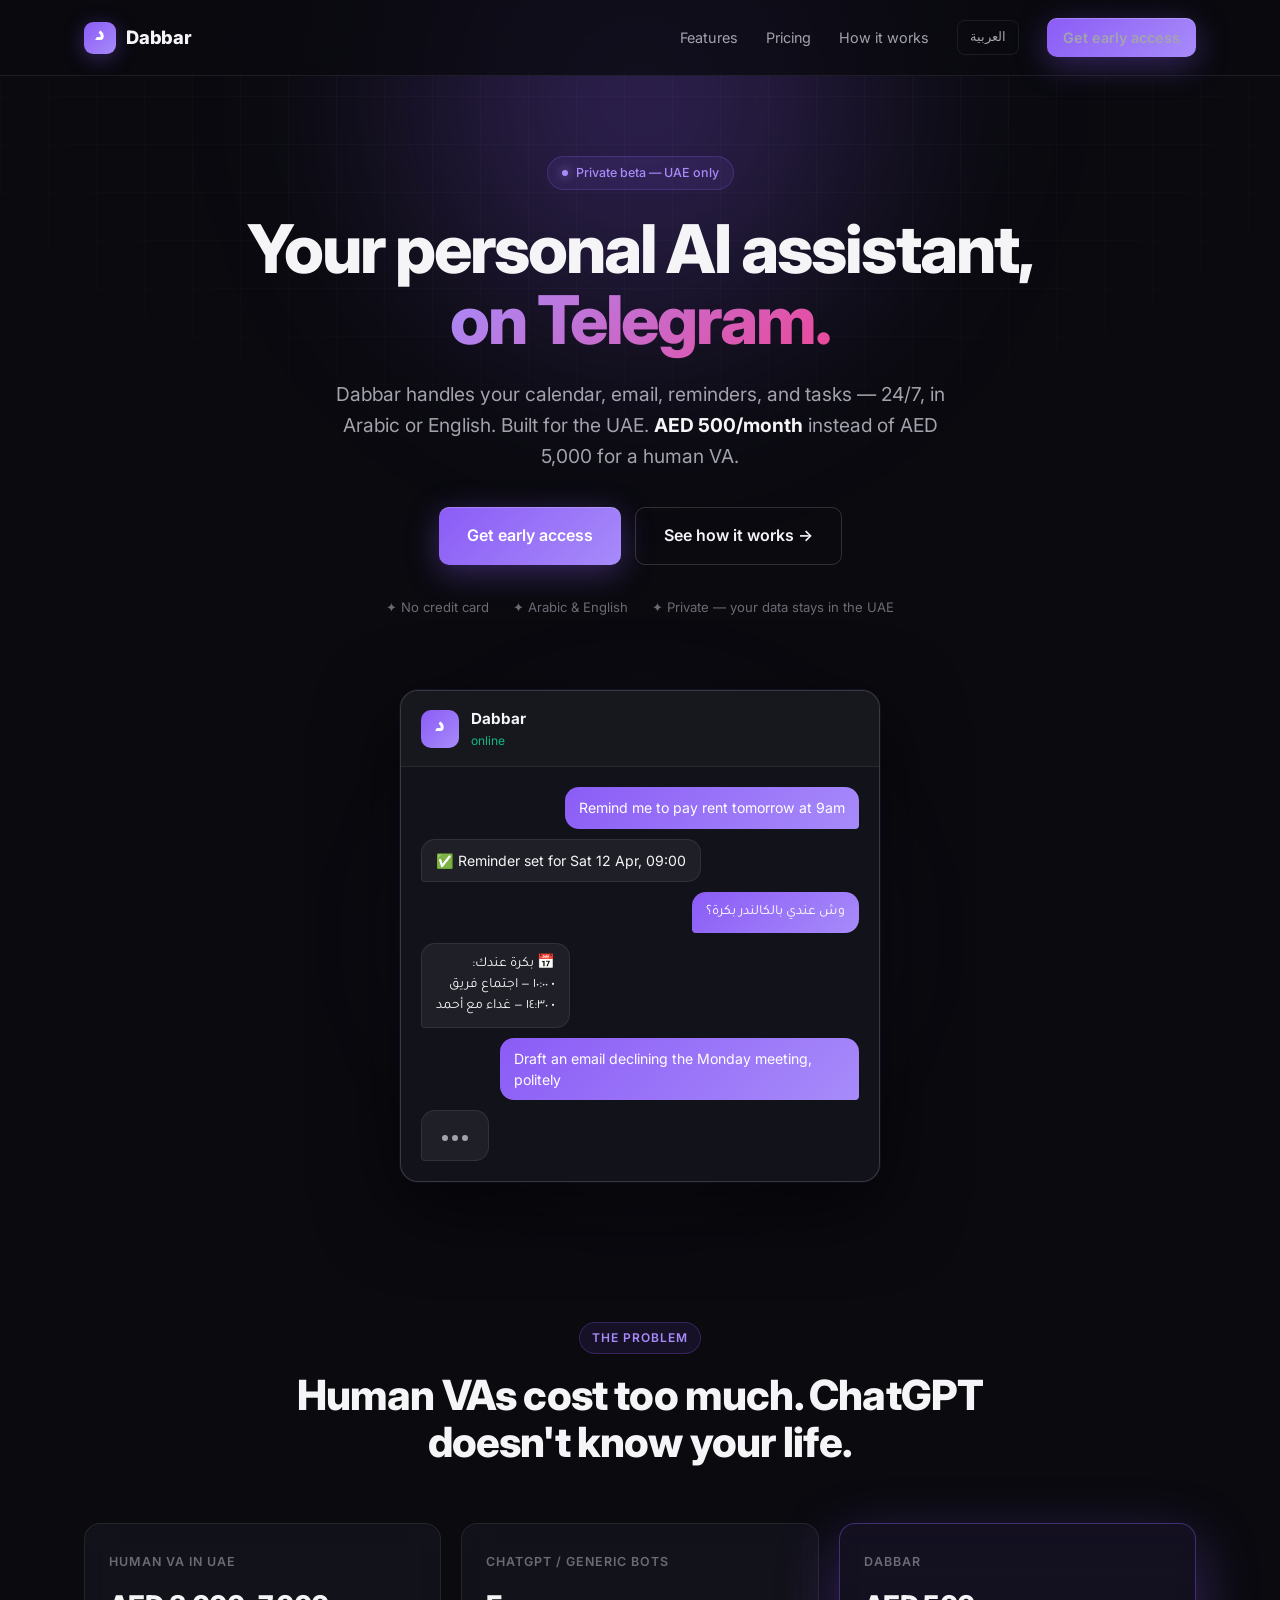
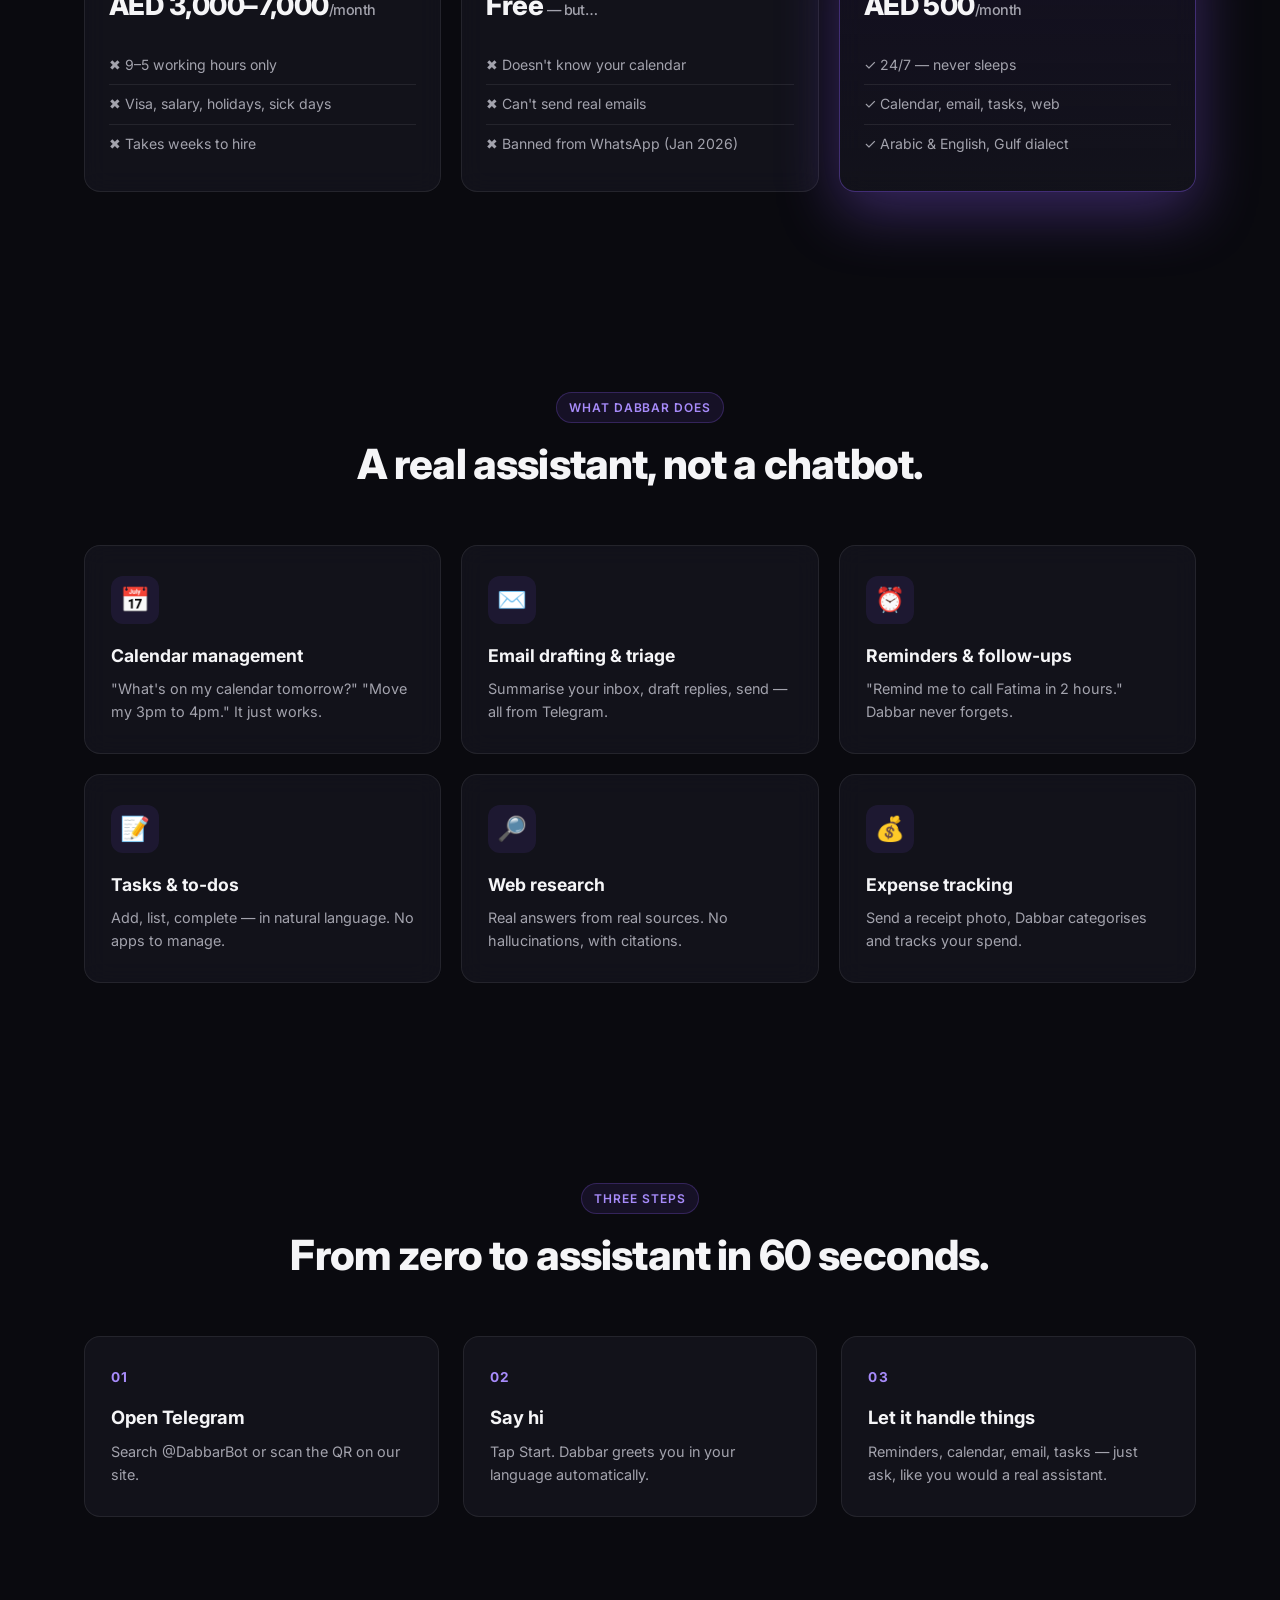
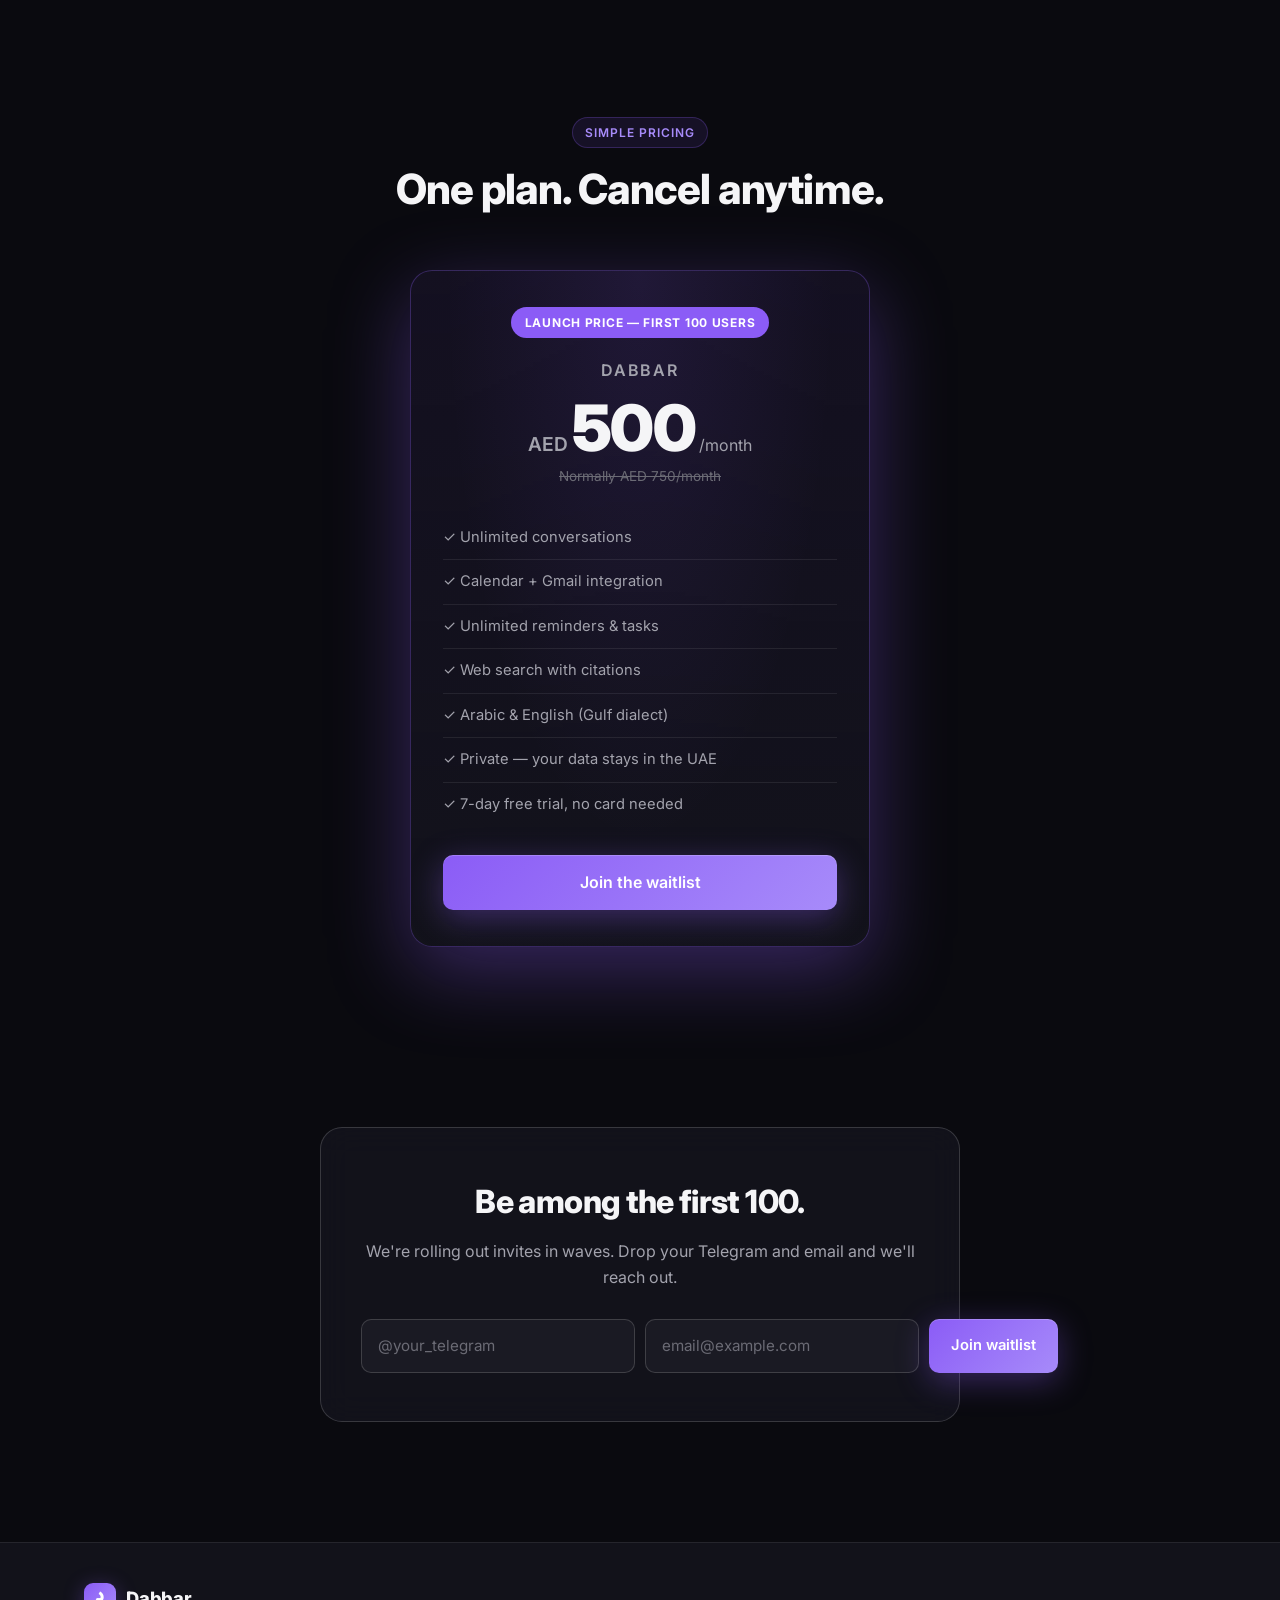
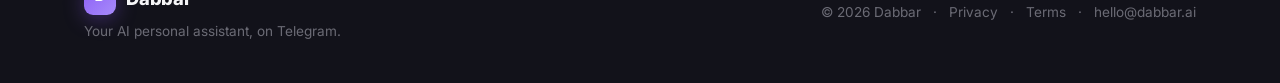
==== dabbar-site/index.html @ 64c87ddc "Add Dabbar MVP: Telegram bot + dabbar.ai landing page dabbar-bot/ — Python aiogram 3.x bot with Olla" ====
<!DOCTYPE html>
<html lang="en" dir="ltr" data-lang="en">
<head>
    <meta charset="UTF-8">
    <meta name="viewport" content="width=device-width, initial-scale=1.0, viewport-fit=cover">
    <meta name="description" content="Dabbar — your personal AI assistant on Telegram. AED 500/month instead of AED 5,000. Built for the UAE.">
    <meta name="theme-color" content="#0a0a0f">
    <meta property="og:title" content="Dabbar — Your AI Personal Assistant">
    <meta property="og:description" content="AED 500/month instead of AED 5,000. Your personal AI assistant on Telegram. Built for the UAE.">
    <meta property="og:type" content="website">
    <meta property="og:url" content="https://dabbar.ai">
    <title>Dabbar — Your AI Personal Assistant</title>
    <link rel="preconnect" href="https://fonts.googleapis.com">
    <link rel="preconnect" href="https://fonts.gstatic.com" crossorigin>
    <link href="https://fonts.googleapis.com/css2?family=Inter:wght@400;500;600;700;800;900&family=Tajawal:wght@400;500;700;800;900&display=swap" rel="stylesheet">
    <link rel="stylesheet" href="style.css">
</head>
<body>

<!-- Ambient background effects -->
<div class="bg-grid"></div>
<div class="bg-glow"></div>

<!-- Header -->
<header class="site-header">
    <div class="container">
        <a href="#" class="logo">
            <span class="logo-mark">د</span>
            <span class="logo-text">Dabbar</span>
        </a>
        <nav class="nav">
            <a href="#features" data-i18n="nav.features">Features</a>
            <a href="#pricing" data-i18n="nav.pricing">Pricing</a>
            <a href="#how" data-i18n="nav.how">How it works</a>
            <button class="lang-toggle" onclick="toggleLang()" aria-label="Toggle language">
                <span id="lang-label">العربية</span>
            </button>
            <a href="#waitlist" class="btn btn-primary btn-sm" data-i18n="nav.cta">Get early access</a>
        </nav>
    </div>
</header>

<!-- Hero -->
<section class="hero">
    <div class="container">
        <div class="hero-badge">
            <span class="hero-badge-dot"></span>
            <span data-i18n="hero.badge">Private beta — UAE only</span>
        </div>
        <h1 class="hero-title">
            <span data-i18n="hero.title1">Your personal AI assistant,</span><br>
            <span class="hero-title-accent" data-i18n="hero.title2">on Telegram.</span>
        </h1>
        <p class="hero-sub" data-i18n="hero.sub">
            Dabbar handles your calendar, email, reminders, and tasks — 24/7, in Arabic or English.
            Built for the UAE. <strong>AED 500/month</strong> instead of AED 5,000 for a human VA.
        </p>
        <div class="hero-cta">
            <a href="#waitlist" class="btn btn-primary btn-lg" data-i18n="hero.cta">Get early access</a>
            <a href="#how" class="btn btn-ghost btn-lg" data-i18n="hero.cta2">See how it works →</a>
        </div>
        <div class="hero-meta">
            <span data-i18n="hero.meta1">✦ No credit card</span>
            <span data-i18n="hero.meta2">✦ Arabic & English</span>
            <span data-i18n="hero.meta3">✦ Private — your data stays in the UAE</span>
        </div>
    </div>

    <!-- Fake chat preview -->
    <div class="chat-preview">
        <div class="chat-window">
            <div class="chat-header">
                <div class="chat-avatar">د</div>
                <div>
                    <div class="chat-name">Dabbar</div>
                    <div class="chat-status">online</div>
                </div>
            </div>
            <div class="chat-body">
                <div class="bubble user">Remind me to pay rent tomorrow at 9am</div>
                <div class="bubble bot">✅ Reminder set for Sat 12 Apr, 09:00</div>
                <div class="bubble user" dir="rtl">وش عندي بالكالندر بكرة؟</div>
                <div class="bubble bot" dir="rtl">📅 بكرة عندك:<br>• ١٠:٠٠ — اجتماع فريق<br>• ١٤:٣٠ — غداء مع أحمد</div>
                <div class="bubble user">Draft an email declining the Monday meeting, politely</div>
                <div class="bubble bot typing"><span></span><span></span><span></span></div>
            </div>
        </div>
    </div>
</section>

<!-- Problem section -->
<section class="section problem">
    <div class="container">
        <div class="pill" data-i18n="problem.pill">The problem</div>
        <h2 class="section-title" data-i18n="problem.title">
            Human VAs cost too much. ChatGPT doesn't know your life.
        </h2>
        <div class="compare-grid">
            <div class="compare-card">
                <div class="compare-label" data-i18n="problem.vaLabel">Human VA in UAE</div>
                <div class="compare-price">AED 3,000–7,000<span>/month</span></div>
                <ul>
                    <li data-i18n="problem.va1">✖ 9–5 working hours only</li>
                    <li data-i18n="problem.va2">✖ Visa, salary, holidays, sick days</li>
                    <li data-i18n="problem.va3">✖ Takes weeks to hire</li>
                </ul>
            </div>
            <div class="compare-card">
                <div class="compare-label" data-i18n="problem.gptLabel">ChatGPT / generic bots</div>
                <div class="compare-price">Free<span> — but…</span></div>
                <ul>
                    <li data-i18n="problem.gpt1">✖ Doesn't know your calendar</li>
                    <li data-i18n="problem.gpt2">✖ Can't send real emails</li>
                    <li data-i18n="problem.gpt3">✖ Banned from WhatsApp (Jan 2026)</li>
                </ul>
            </div>
            <div class="compare-card highlight">
                <div class="compare-label">Dabbar</div>
                <div class="compare-price">AED 500<span>/month</span></div>
                <ul>
                    <li data-i18n="problem.da1">✓ 24/7 — never sleeps</li>
                    <li data-i18n="problem.da2">✓ Calendar, email, tasks, web</li>
                    <li data-i18n="problem.da3">✓ Arabic & English, Gulf dialect</li>
                </ul>
            </div>
        </div>
    </div>
</section>

<!-- Features -->
<section id="features" class="section">
    <div class="container">
        <div class="pill" data-i18n="features.pill">What Dabbar does</div>
        <h2 class="section-title" data-i18n="features.title">A real assistant, not a chatbot.</h2>
        <div class="feature-grid">
            <div class="feature">
                <div class="feature-icon">📅</div>
                <h3 data-i18n="features.f1t">Calendar management</h3>
                <p data-i18n="features.f1d">"What's on my calendar tomorrow?" "Move my 3pm to 4pm." It just works.</p>
            </div>
            <div class="feature">
                <div class="feature-icon">✉️</div>
                <h3 data-i18n="features.f2t">Email drafting & triage</h3>
                <p data-i18n="features.f2d">Summarise your inbox, draft replies, send — all from Telegram.</p>
            </div>
            <div class="feature">
                <div class="feature-icon">⏰</div>
                <h3 data-i18n="features.f3t">Reminders & follow-ups</h3>
                <p data-i18n="features.f3d">"Remind me to call Fatima in 2 hours." Dabbar never forgets.</p>
            </div>
            <div class="feature">
                <div class="feature-icon">📝</div>
                <h3 data-i18n="features.f4t">Tasks & to-dos</h3>
                <p data-i18n="features.f4d">Add, list, complete — in natural language. No apps to manage.</p>
            </div>
            <div class="feature">
                <div class="feature-icon">🔎</div>
                <h3 data-i18n="features.f5t">Web research</h3>
                <p data-i18n="features.f5d">Real answers from real sources. No hallucinations, with citations.</p>
            </div>
            <div class="feature">
                <div class="feature-icon">💰</div>
                <h3 data-i18n="features.f6t">Expense tracking</h3>
                <p data-i18n="features.f6d">Send a receipt photo, Dabbar categorises and tracks your spend.</p>
            </div>
        </div>
    </div>
</section>

<!-- How it works -->
<section id="how" class="section">
    <div class="container">
        <div class="pill" data-i18n="how.pill">Three steps</div>
        <h2 class="section-title" data-i18n="how.title">From zero to assistant in 60 seconds.</h2>
        <div class="steps">
            <div class="step">
                <div class="step-num">01</div>
                <h3 data-i18n="how.s1t">Open Telegram</h3>
                <p data-i18n="how.s1d">Search @DabbarBot or scan the QR on our site.</p>
            </div>
            <div class="step">
                <div class="step-num">02</div>
                <h3 data-i18n="how.s2t">Say hi</h3>
                <p data-i18n="how.s2d">Tap Start. Dabbar greets you in your language automatically.</p>
            </div>
            <div class="step">
                <div class="step-num">03</div>
                <h3 data-i18n="how.s3t">Let it handle things</h3>
                <p data-i18n="how.s3d">Reminders, calendar, email, tasks — just ask, like you would a real assistant.</p>
            </div>
        </div>
    </div>
</section>

<!-- Pricing -->
<section id="pricing" class="section">
    <div class="container">
        <div class="pill" data-i18n="pricing.pill">Simple pricing</div>
        <h2 class="section-title" data-i18n="pricing.title">One plan. Cancel anytime.</h2>
        <div class="pricing-card">
            <div class="pricing-badge" data-i18n="pricing.badge">Launch price — first 100 users</div>
            <div class="pricing-name">Dabbar</div>
            <div class="pricing-price">
                <span class="price-currency">AED</span>
                <span class="price-amount">500</span>
                <span class="price-period" data-i18n="pricing.period">/month</span>
            </div>
            <div class="pricing-was" data-i18n="pricing.was">Normally AED 750/month</div>
            <ul class="pricing-features">
                <li data-i18n="pricing.feat1">✓ Unlimited conversations</li>
                <li data-i18n="pricing.feat2">✓ Calendar + Gmail integration</li>
                <li data-i18n="pricing.feat3">✓ Unlimited reminders & tasks</li>
                <li data-i18n="pricing.feat4">✓ Web search with citations</li>
                <li data-i18n="pricing.feat5">✓ Arabic & English (Gulf dialect)</li>
                <li data-i18n="pricing.feat6">✓ Private — your data stays in the UAE</li>
                <li data-i18n="pricing.feat7">✓ 7-day free trial, no card needed</li>
            </ul>
            <a href="#waitlist" class="btn btn-primary btn-lg btn-full" data-i18n="pricing.cta">Join the waitlist</a>
        </div>
    </div>
</section>

<!-- Waitlist -->
<section id="waitlist" class="section waitlist-section">
    <div class="container">
        <div class="waitlist-card">
            <h2 data-i18n="wait.title">Be among the first 100.</h2>
            <p data-i18n="wait.sub">We're rolling out invites in waves. Drop your Telegram and email and we'll reach out.</p>
            <form class="waitlist-form" onsubmit="return submitWaitlist(event)">
                <input type="text" id="tg" placeholder="@your_telegram" required>
                <input type="email" id="email" placeholder="email@example.com" required>
                <button type="submit" class="btn btn-primary" data-i18n="wait.cta">Join waitlist</button>
            </form>
            <div class="waitlist-success" id="waitSuccess">
                ✅ <span data-i18n="wait.success">You're in. We'll be in touch soon.</span>
            </div>
        </div>
    </div>
</section>

<!-- Footer -->
<footer class="site-footer">
    <div class="container">
        <div class="footer-left">
            <div class="logo">
                <span class="logo-mark">د</span>
                <span class="logo-text">Dabbar</span>
            </div>
            <div class="footer-tag" data-i18n="footer.tag">Your AI personal assistant, on Telegram.</div>
        </div>
        <div class="footer-right">
            <span>© 2026 Dabbar</span>
            <span>·</span>
            <a href="#" data-i18n="footer.privacy">Privacy</a>
            <span>·</span>
            <a href="#" data-i18n="footer.terms">Terms</a>
            <span>·</span>
            <a href="mailto:hello@dabbar.ai">hello@dabbar.ai</a>
        </div>
    </div>
</footer>

<script src="script.js"></script>
</body>
</html>
---- dabbar-site/style.css ----
/* ---------- Reset & base ---------- */
*, *::before, *::after { box-sizing: border-box; margin: 0; padding: 0; }

:root {
    --bg: #0a0a0f;
    --bg-elev: #12121a;
    --bg-card: rgba(22, 22, 32, 0.7);
    --border: rgba(255, 255, 255, 0.08);
    --border-strong: rgba(255, 255, 255, 0.16);
    --text: #f5f5f7;
    --text-dim: #a3a3ad;
    --text-muted: #6b6b75;
    --accent: #8b5cf6;
    --accent-2: #a78bfa;
    --accent-glow: rgba(139, 92, 246, 0.35);
    --accent-soft: rgba(139, 92, 246, 0.1);
    --success: #10b981;
    --max-w: 1160px;
    --radius: 16px;
    --radius-sm: 10px;
}

html { scroll-behavior: smooth; -webkit-text-size-adjust: 100%; }

body {
    font-family: 'Inter', -apple-system, BlinkMacSystemFont, sans-serif;
    background: var(--bg);
    color: var(--text);
    line-height: 1.6;
    min-height: 100vh;
    overflow-x: hidden;
    -webkit-font-smoothing: antialiased;
    -moz-osx-font-smoothing: grayscale;
}

/* Arabic typography */
html[dir="rtl"] body,
[dir="rtl"] {
    font-family: 'Tajawal', 'Inter', sans-serif;
}

a { color: inherit; text-decoration: none; }
img { max-width: 100%; display: block; }
button { font: inherit; border: none; cursor: pointer; background: none; color: inherit; }
input { font: inherit; }

.container {
    max-width: var(--max-w);
    margin: 0 auto;
    padding: 0 24px;
    width: 100%;
}

/* ---------- Background effects ---------- */
.bg-grid {
    position: fixed;
    inset: 0;
    background-image:
        linear-gradient(rgba(255, 255, 255, 0.025) 1px, transparent 1px),
        linear-gradient(90deg, rgba(255, 255, 255, 0.025) 1px, transparent 1px);
    background-size: 48px 48px;
    mask-image: radial-gradient(ellipse 70% 50% at 50% 10%, #000 40%, transparent 100%);
    z-index: -2;
    pointer-events: none;
}
.bg-glow {
    position: fixed;
    top: -300px;
    left: 50%;
    width: 800px;
    height: 800px;
    transform: translateX(-50%);
    background: radial-gradient(circle, var(--accent-glow) 0%, transparent 60%);
    filter: blur(80px);
    z-index: -1;
    pointer-events: none;
}

/* ---------- Header ---------- */
.site-header {
    position: sticky;
    top: 0;
    z-index: 100;
    backdrop-filter: blur(16px);
    -webkit-backdrop-filter: blur(16px);
    background: rgba(10, 10, 15, 0.75);
    border-bottom: 1px solid var(--border);
}
.site-header .container {
    display: flex;
    align-items: center;
    justify-content: space-between;
    padding-top: 18px;
    padding-bottom: 18px;
}
.logo {
    display: flex;
    align-items: center;
    gap: 10px;
    font-weight: 800;
    font-size: 1.15rem;
    letter-spacing: -0.01em;
}
.logo-mark {
    width: 32px;
    height: 32px;
    display: flex;
    align-items: center;
    justify-content: center;
    background: linear-gradient(135deg, var(--accent), var(--accent-2));
    border-radius: 9px;
    font-family: 'Tajawal', sans-serif;
    font-size: 1.3rem;
    font-weight: 800;
    color: #fff;
    box-shadow: 0 4px 20px var(--accent-glow);
}
.logo-text { font-weight: 800; }
.nav {
    display: flex;
    align-items: center;
    gap: 28px;
}
.nav a {
    font-size: 0.9rem;
    color: var(--text-dim);
    transition: color 0.2s;
}
.nav a:hover { color: var(--text); }
.lang-toggle {
    padding: 6px 12px;
    border: 1px solid var(--border);
    border-radius: 8px;
    font-size: 0.8rem;
    color: var(--text-dim);
    transition: all 0.2s;
}
.lang-toggle:hover {
    border-color: var(--border-strong);
    color: var(--text);
}

/* ---------- Buttons ---------- */
.btn {
    display: inline-flex;
    align-items: center;
    justify-content: center;
    gap: 8px;
    padding: 12px 22px;
    border-radius: 10px;
    font-weight: 600;
    font-size: 0.92rem;
    cursor: pointer;
    transition: all 0.2s ease;
    white-space: nowrap;
}
.btn-sm { padding: 8px 16px; font-size: 0.85rem; }
.btn-lg { padding: 15px 28px; font-size: 1rem; }
.btn-full { width: 100%; }

.btn-primary {
    background: linear-gradient(135deg, var(--accent), var(--accent-2));
    color: #fff;
    box-shadow: 0 8px 32px var(--accent-glow), inset 0 1px 0 rgba(255, 255, 255, 0.2);
}
.btn-primary:hover {
    transform: translateY(-1px);
    box-shadow: 0 12px 40px var(--accent-glow), inset 0 1px 0 rgba(255, 255, 255, 0.3);
}
.btn-ghost {
    border: 1px solid var(--border-strong);
    color: var(--text);
}
.btn-ghost:hover {
    background: rgba(255, 255, 255, 0.05);
    border-color: rgba(255, 255, 255, 0.25);
}

/* ---------- Hero ---------- */
.hero {
    padding: 80px 0 40px;
    position: relative;
}
.hero .container { text-align: center; }

.hero-badge {
    display: inline-flex;
    align-items: center;
    gap: 8px;
    padding: 6px 14px;
    background: var(--accent-soft);
    border: 1px solid rgba(139, 92, 246, 0.25);
    border-radius: 999px;
    font-size: 0.78rem;
    font-weight: 500;
    color: var(--accent-2);
    margin-bottom: 24px;
}
.hero-badge-dot {
    width: 6px;
    height: 6px;
    border-radius: 50%;
    background: var(--accent-2);
    box-shadow: 0 0 12px var(--accent-2);
    animation: pulse 2s ease-in-out infinite;
}
@keyframes pulse {
    0%, 100% { opacity: 1; }
    50% { opacity: 0.5; }
}

.hero-title {
    font-size: clamp(2.4rem, 6vw, 4.2rem);
    font-weight: 800;
    line-height: 1.05;
    letter-spacing: -0.03em;
    margin-bottom: 24px;
}
.hero-title-accent {
    background: linear-gradient(135deg, var(--accent-2), #ec4899);
    -webkit-background-clip: text;
    -webkit-text-fill-color: transparent;
    background-clip: text;
}
.hero-sub {
    font-size: clamp(1rem, 1.6vw, 1.2rem);
    color: var(--text-dim);
    max-width: 640px;
    margin: 0 auto 36px;
    line-height: 1.6;
}
.hero-sub strong { color: var(--text); font-weight: 700; }

.hero-cta {
    display: flex;
    gap: 14px;
    justify-content: center;
    flex-wrap: wrap;
    margin-bottom: 32px;
}
.hero-meta {
    display: flex;
    gap: 24px;
    justify-content: center;
    flex-wrap: wrap;
    font-size: 0.82rem;
    color: var(--text-muted);
}

/* ---------- Chat preview ---------- */
.chat-preview {
    max-width: 480px;
    margin: 72px auto 0;
    position: relative;
}
.chat-preview::before {
    content: '';
    position: absolute;
    inset: -40px;
    background: radial-gradient(circle, var(--accent-glow) 0%, transparent 60%);
    filter: blur(60px);
    z-index: -1;
}
.chat-window {
    background: var(--bg-elev);
    border: 1px solid var(--border-strong);
    border-radius: 18px;
    overflow: hidden;
    box-shadow: 0 24px 80px rgba(0, 0, 0, 0.5), 0 0 0 1px rgba(139, 92, 246, 0.1);
    backdrop-filter: blur(20px);
}
.chat-header {
    display: flex;
    align-items: center;
    gap: 12px;
    padding: 16px 20px;
    border-bottom: 1px solid var(--border);
    background: rgba(255, 255, 255, 0.02);
}
.chat-avatar {
    width: 38px;
    height: 38px;
    display: flex;
    align-items: center;
    justify-content: center;
    background: linear-gradient(135deg, var(--accent), var(--accent-2));
    border-radius: 10px;
    font-family: 'Tajawal', sans-serif;
    font-size: 1.3rem;
    font-weight: 800;
    color: #fff;
}
.chat-name { font-weight: 700; font-size: 0.95rem; }
.chat-status { font-size: 0.75rem; color: var(--success); }
.chat-body {
    padding: 20px;
    display: flex;
    flex-direction: column;
    gap: 10px;
    min-height: 280px;
    text-align: left;
}
.bubble {
    max-width: 82%;
    padding: 10px 14px;
    border-radius: 14px;
    font-size: 0.88rem;
    line-height: 1.5;
    animation: bubblein 0.4s ease both;
}
.bubble.user {
    align-self: flex-end;
    background: linear-gradient(135deg, var(--accent), var(--accent-2));
    color: #fff;
    border-bottom-right-radius: 4px;
}
.bubble.bot {
    align-self: flex-start;
    background: rgba(255, 255, 255, 0.06);
    border: 1px solid var(--border);
    border-bottom-left-radius: 4px;
}
.bubble[dir="rtl"] { text-align: right; font-family: 'Tajawal', sans-serif; }
.bubble.user[dir="rtl"] { align-self: flex-end; border-bottom-left-radius: 4px; border-bottom-right-radius: 14px; }
.bubble.typing { padding: 14px 18px; }
.bubble.typing span {
    display: inline-block;
    width: 6px;
    height: 6px;
    border-radius: 50%;
    background: var(--text-dim);
    margin: 0 2px;
    animation: typing 1.4s infinite;
}
.bubble.typing span:nth-child(2) { animation-delay: 0.2s; }
.bubble.typing span:nth-child(3) { animation-delay: 0.4s; }
@keyframes typing {
    0%, 60%, 100% { opacity: 0.3; transform: translateY(0); }
    30% { opacity: 1; transform: translateY(-4px); }
}
@keyframes bubblein {
    from { opacity: 0; transform: translateY(8px); }
    to { opacity: 1; transform: translateY(0); }
}

/* ---------- Section base ---------- */
.section {
    padding: 100px 0;
    position: relative;
}
.section-title {
    font-size: clamp(1.8rem, 4vw, 2.6rem);
    font-weight: 800;
    line-height: 1.15;
    letter-spacing: -0.02em;
    text-align: center;
    max-width: 720px;
    margin: 0 auto 56px;
}
.pill {
    display: inline-block;
    padding: 5px 12px;
    background: var(--accent-soft);
    border: 1px solid rgba(139, 92, 246, 0.25);
    border-radius: 999px;
    font-size: 0.75rem;
    font-weight: 600;
    text-transform: uppercase;
    letter-spacing: 0.08em;
    color: var(--accent-2);
    margin-bottom: 18px;
}
.section .container > .pill,
.section .container > .section-title {
    display: block;
    text-align: center;
}
.section .container > .pill {
    margin-left: auto;
    margin-right: auto;
    display: table;
}

/* ---------- Problem compare ---------- */
.compare-grid {
    display: grid;
    grid-template-columns: repeat(3, 1fr);
    gap: 20px;
    margin-top: 24px;
}
.compare-card {
    background: var(--bg-card);
    border: 1px solid var(--border);
    border-radius: var(--radius);
    padding: 28px 24px;
    backdrop-filter: blur(12px);
    transition: transform 0.2s, border-color 0.2s;
}
.compare-card:hover {
    transform: translateY(-2px);
    border-color: var(--border-strong);
}
.compare-card.highlight {
    border-color: rgba(139, 92, 246, 0.4);
    background: linear-gradient(180deg, rgba(139, 92, 246, 0.08), var(--bg-card));
    box-shadow: 0 20px 60px var(--accent-glow);
}
.compare-label {
    font-size: 0.78rem;
    font-weight: 600;
    text-transform: uppercase;
    letter-spacing: 0.08em;
    color: var(--text-muted);
    margin-bottom: 12px;
}
.compare-price {
    font-size: 1.7rem;
    font-weight: 800;
    letter-spacing: -0.02em;
    margin-bottom: 18px;
}
.compare-price span {
    font-size: 0.9rem;
    font-weight: 500;
    color: var(--text-dim);
}
.compare-card ul { list-style: none; }
.compare-card li {
    font-size: 0.88rem;
    color: var(--text-dim);
    padding: 8px 0;
    border-top: 1px solid var(--border);
}
.compare-card li:first-child { border-top: none; }

/* ---------- Features grid ---------- */
.feature-grid {
    display: grid;
    grid-template-columns: repeat(3, 1fr);
    gap: 20px;
}
.feature {
    background: var(--bg-card);
    border: 1px solid var(--border);
    border-radius: var(--radius);
    padding: 30px 26px;
    backdrop-filter: blur(12px);
    transition: transform 0.2s, border-color 0.2s;
}
.feature:hover {
    transform: translateY(-2px);
    border-color: var(--border-strong);
}
.feature-icon {
    width: 48px;
    height: 48px;
    display: flex;
    align-items: center;
    justify-content: center;
    background: var(--accent-soft);
    border-radius: 12px;
    font-size: 1.5rem;
    margin-bottom: 18px;
}
.feature h3 {
    font-size: 1.1rem;
    font-weight: 700;
    margin-bottom: 8px;
}
.feature p {
    font-size: 0.9rem;
    color: var(--text-dim);
    line-height: 1.55;
}

/* ---------- Steps ---------- */
.steps {
    display: grid;
    grid-template-columns: repeat(3, 1fr);
    gap: 24px;
}
.step {
    background: var(--bg-card);
    border: 1px solid var(--border);
    border-radius: var(--radius);
    padding: 30px 26px;
    position: relative;
}
.step-num {
    font-family: 'Inter', monospace;
    font-size: 0.85rem;
    font-weight: 700;
    color: var(--accent-2);
    letter-spacing: 0.1em;
    margin-bottom: 14px;
}
.step h3 {
    font-size: 1.15rem;
    font-weight: 700;
    margin-bottom: 8px;
}
.step p {
    font-size: 0.9rem;
    color: var(--text-dim);
}

/* ---------- Pricing ---------- */
.pricing-card {
    max-width: 460px;
    margin: 0 auto;
    background: linear-gradient(180deg, rgba(139, 92, 246, 0.08), var(--bg-card));
    border: 1px solid rgba(139, 92, 246, 0.3);
    border-radius: 22px;
    padding: 36px 32px;
    text-align: center;
    box-shadow: 0 24px 80px var(--accent-glow);
    position: relative;
    overflow: hidden;
}
.pricing-card::before {
    content: '';
    position: absolute;
    inset: 0;
    background: radial-gradient(ellipse at top, var(--accent-glow) 0%, transparent 60%);
    opacity: 0.3;
    z-index: 0;
    pointer-events: none;
}
.pricing-card > * { position: relative; z-index: 1; }
.pricing-badge {
    display: inline-block;
    padding: 6px 14px;
    background: var(--accent);
    border-radius: 999px;
    font-size: 0.75rem;
    font-weight: 700;
    color: #fff;
    margin-bottom: 20px;
    text-transform: uppercase;
    letter-spacing: 0.06em;
}
.pricing-name {
    font-size: 1rem;
    font-weight: 600;
    color: var(--text-dim);
    text-transform: uppercase;
    letter-spacing: 0.12em;
    margin-bottom: 12px;
}
.pricing-price {
    display: flex;
    align-items: baseline;
    justify-content: center;
    gap: 4px;
    margin-bottom: 6px;
}
.price-currency {
    font-size: 1.2rem;
    font-weight: 600;
    color: var(--text-dim);
}
.price-amount {
    font-size: 4rem;
    font-weight: 900;
    letter-spacing: -0.03em;
    line-height: 1;
}
.price-period {
    font-size: 1rem;
    color: var(--text-dim);
}
.pricing-was {
    font-size: 0.85rem;
    color: var(--text-muted);
    text-decoration: line-through;
    margin-bottom: 28px;
}
.pricing-features {
    list-style: none;
    text-align: left;
    margin-bottom: 28px;
}
.pricing-features li {
    padding: 10px 0;
    border-top: 1px solid var(--border);
    font-size: 0.92rem;
    color: var(--text-dim);
}
.pricing-features li:first-child { border-top: none; }

/* ---------- Waitlist ---------- */
.waitlist-section { padding: 80px 0 120px; }
.waitlist-card {
    max-width: 640px;
    margin: 0 auto;
    background: var(--bg-card);
    border: 1px solid var(--border-strong);
    border-radius: 22px;
    padding: 48px 40px;
    text-align: center;
    backdrop-filter: blur(16px);
}
.waitlist-card h2 {
    font-size: 2rem;
    font-weight: 800;
    letter-spacing: -0.02em;
    margin-bottom: 12px;
}
.waitlist-card p {
    color: var(--text-dim);
    margin-bottom: 28px;
}
.waitlist-form {
    display: grid;
    grid-template-columns: 1fr 1fr auto;
    gap: 10px;
}
.waitlist-form input {
    padding: 14px 16px;
    background: rgba(255, 255, 255, 0.04);
    border: 1px solid var(--border-strong);
    border-radius: 10px;
    color: var(--text);
    font-size: 0.95rem;
    outline: none;
    transition: border-color 0.2s;
}
.waitlist-form input:focus {
    border-color: var(--accent);
}
.waitlist-form input::placeholder { color: var(--text-muted); }
.waitlist-success {
    display: none;
    margin-top: 20px;
    padding: 14px;
    background: rgba(16, 185, 129, 0.1);
    border: 1px solid rgba(16, 185, 129, 0.3);
    border-radius: 10px;
    color: var(--success);
    font-weight: 600;
}
.waitlist-success.show { display: block; animation: bubblein 0.4s ease; }

/* ---------- Footer ---------- */
.site-footer {
    border-top: 1px solid var(--border);
    padding: 40px 0;
    background: var(--bg-elev);
}
.site-footer .container {
    display: flex;
    justify-content: space-between;
    align-items: center;
    flex-wrap: wrap;
    gap: 20px;
}
.footer-tag {
    font-size: 0.85rem;
    color: var(--text-muted);
    margin-top: 6px;
}
.footer-right {
    display: flex;
    gap: 12px;
    font-size: 0.85rem;
    color: var(--text-muted);
}
.footer-right a:hover { color: var(--text); }

/* ---------- RTL adjustments ---------- */
[dir="rtl"] .bubble.user { align-self: flex-start; border-bottom-right-radius: 14px; border-bottom-left-radius: 4px; }
[dir="rtl"] .bubble.bot { align-self: flex-end; border-bottom-left-radius: 14px; border-bottom-right-radius: 4px; }
[dir="rtl"] .chat-body { text-align: right; }
[dir="rtl"] .step-num { letter-spacing: 0; }

/* ---------- Responsive ---------- */
@media (max-width: 860px) {
    .compare-grid,
    .feature-grid,
    .steps { grid-template-columns: 1fr; }
    .waitlist-form { grid-template-columns: 1fr; }
    .hero { padding-top: 60px; }
    .section { padding: 72px 0; }
    .waitlist-card { padding: 36px 24px; }
    .site-footer .container { flex-direction: column; text-align: center; }
}

@media (max-width: 640px) {
    .nav { gap: 14px; }
    .nav a:not(.btn) { display: none; }
    .nav a.btn { display: inline-flex; }
    .hero-cta { flex-direction: column; width: 100%; max-width: 300px; margin-left: auto; margin-right: auto; }
    .hero-cta .btn { width: 100%; }
    .hero-meta { gap: 12px; font-size: 0.78rem; }
    .price-amount { font-size: 3.2rem; }
}
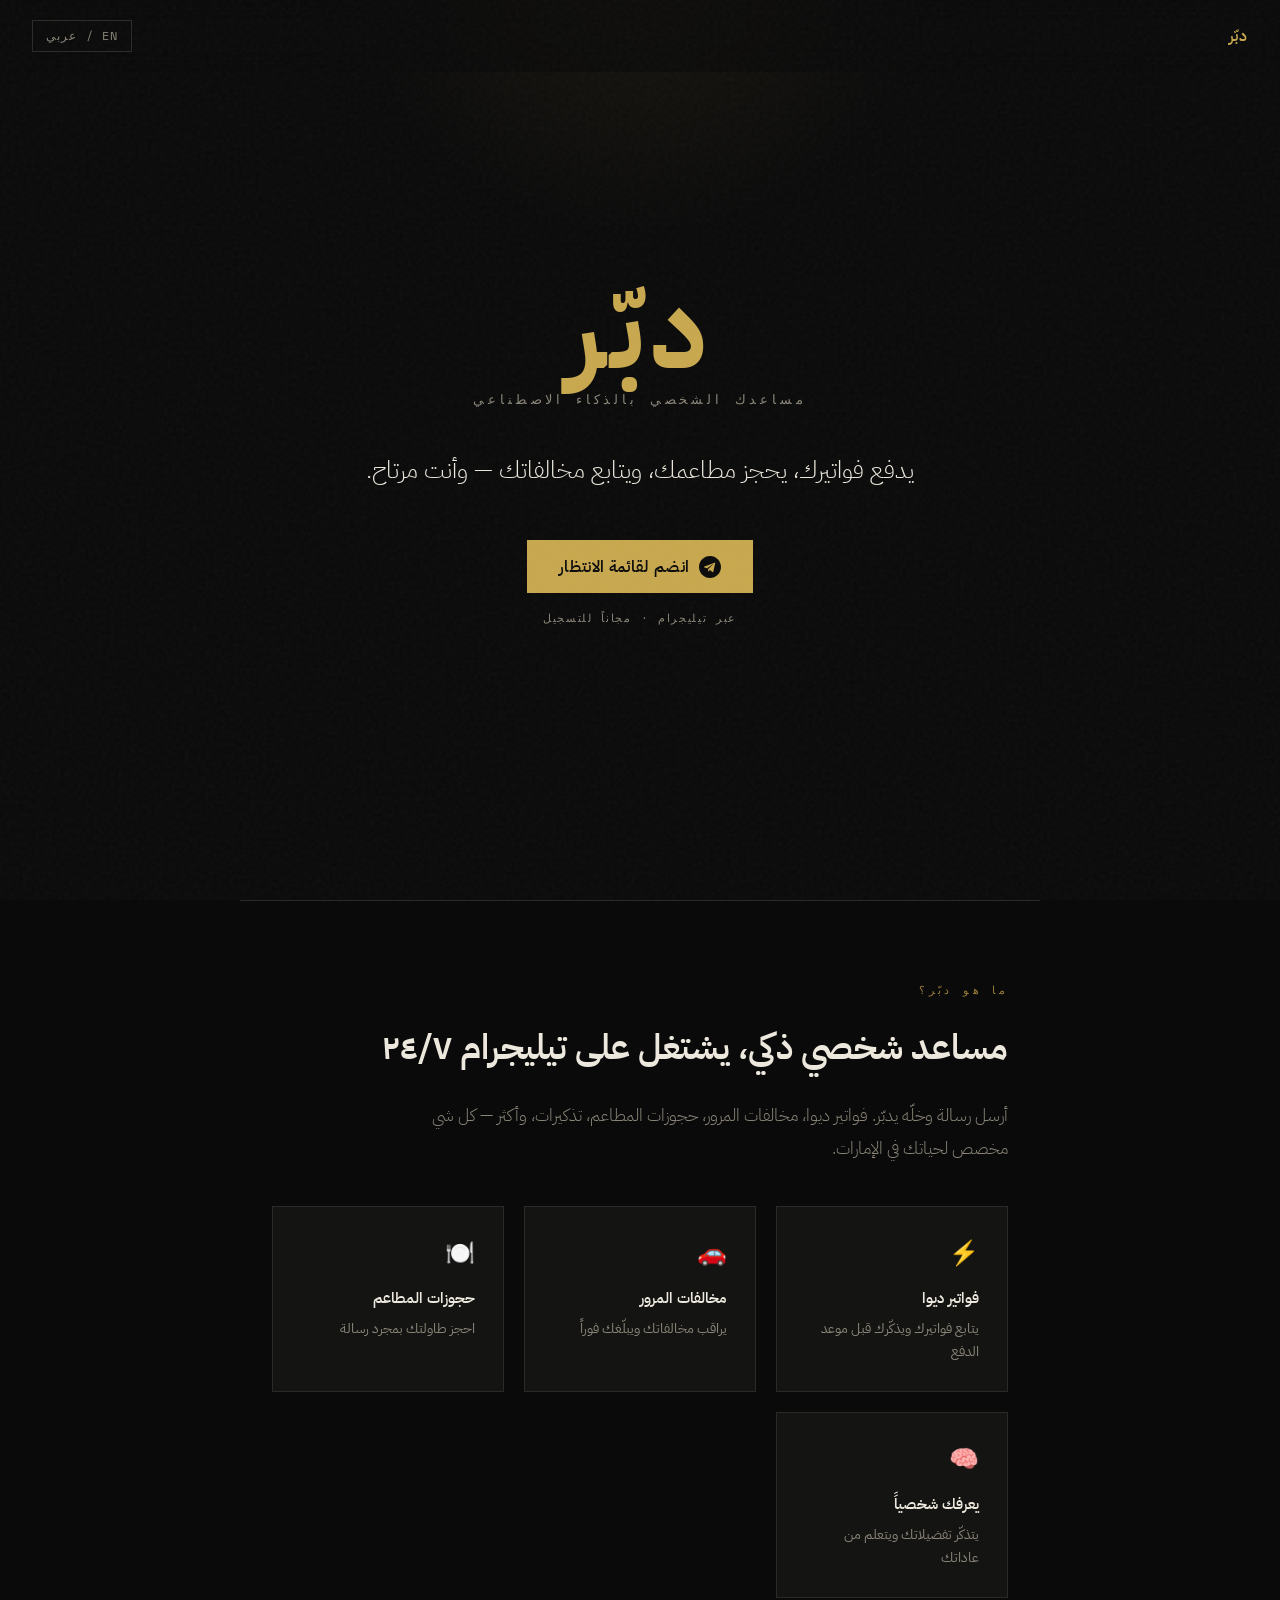
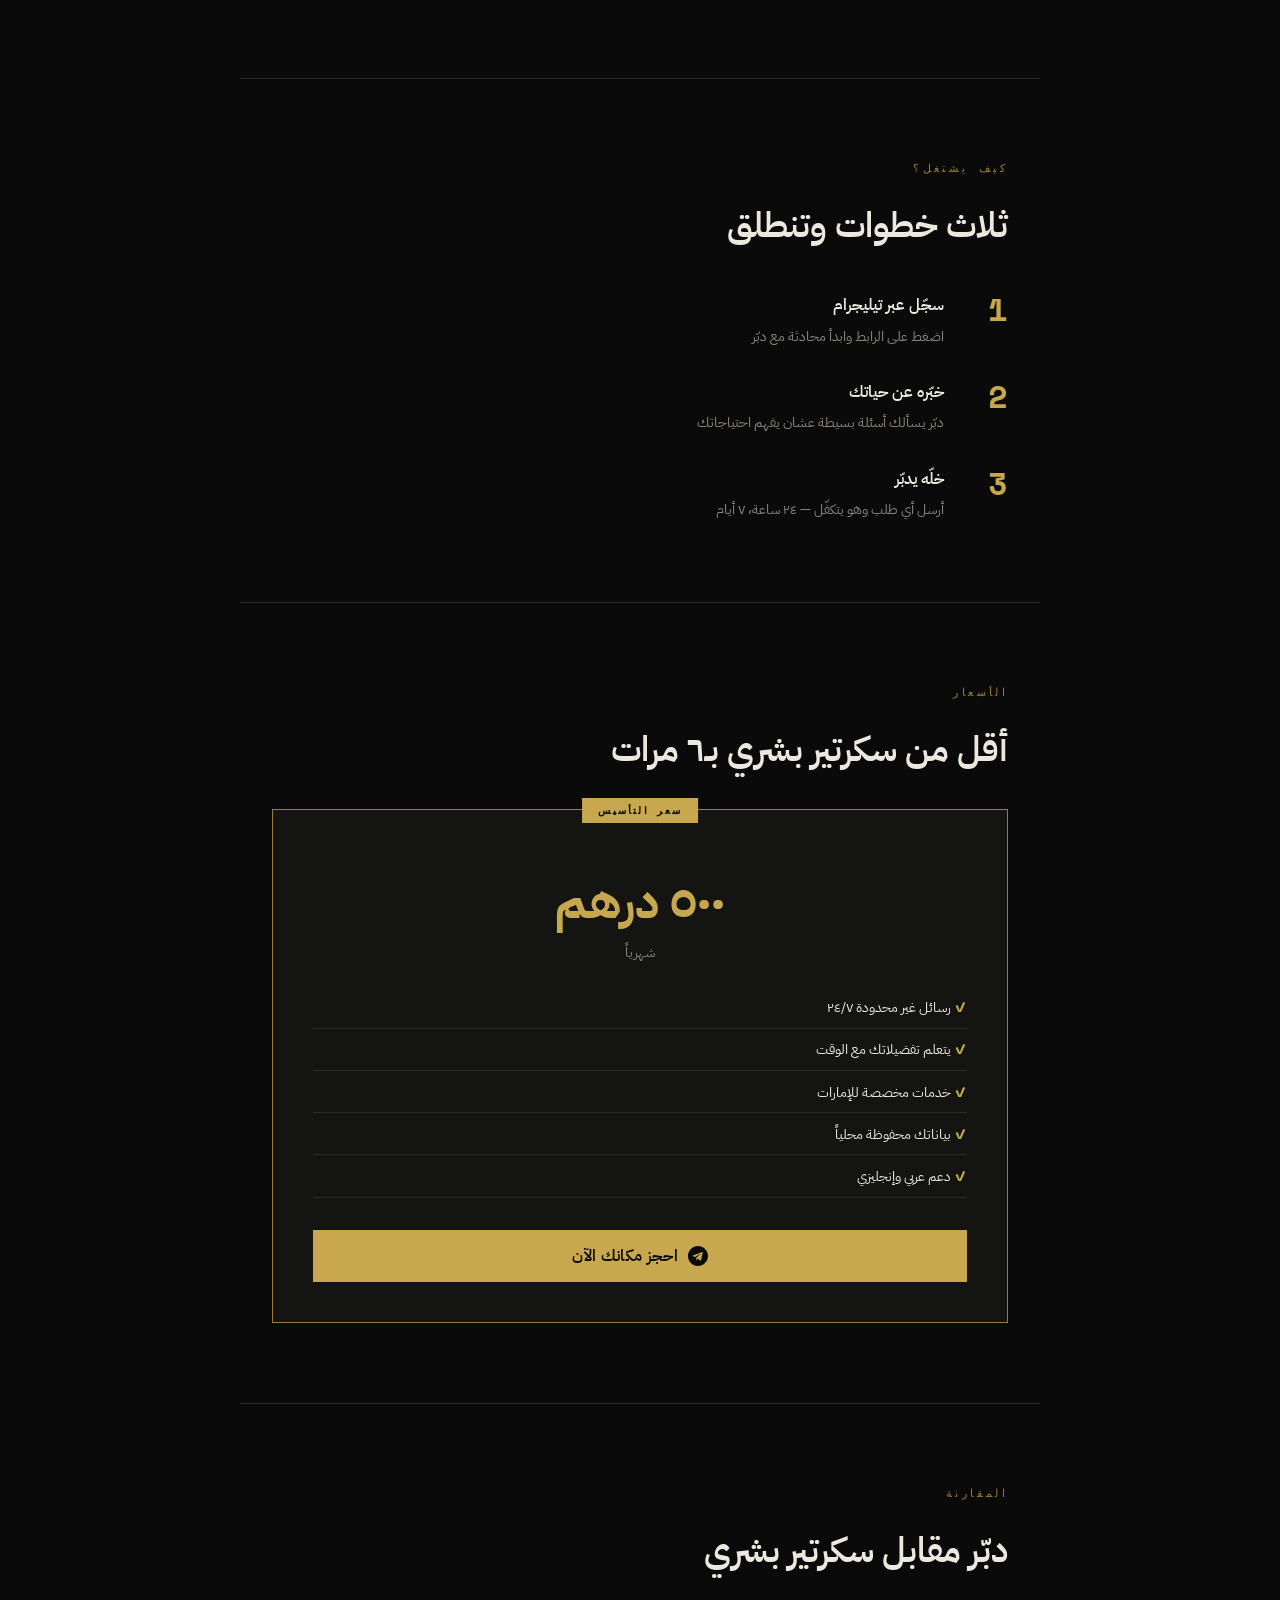
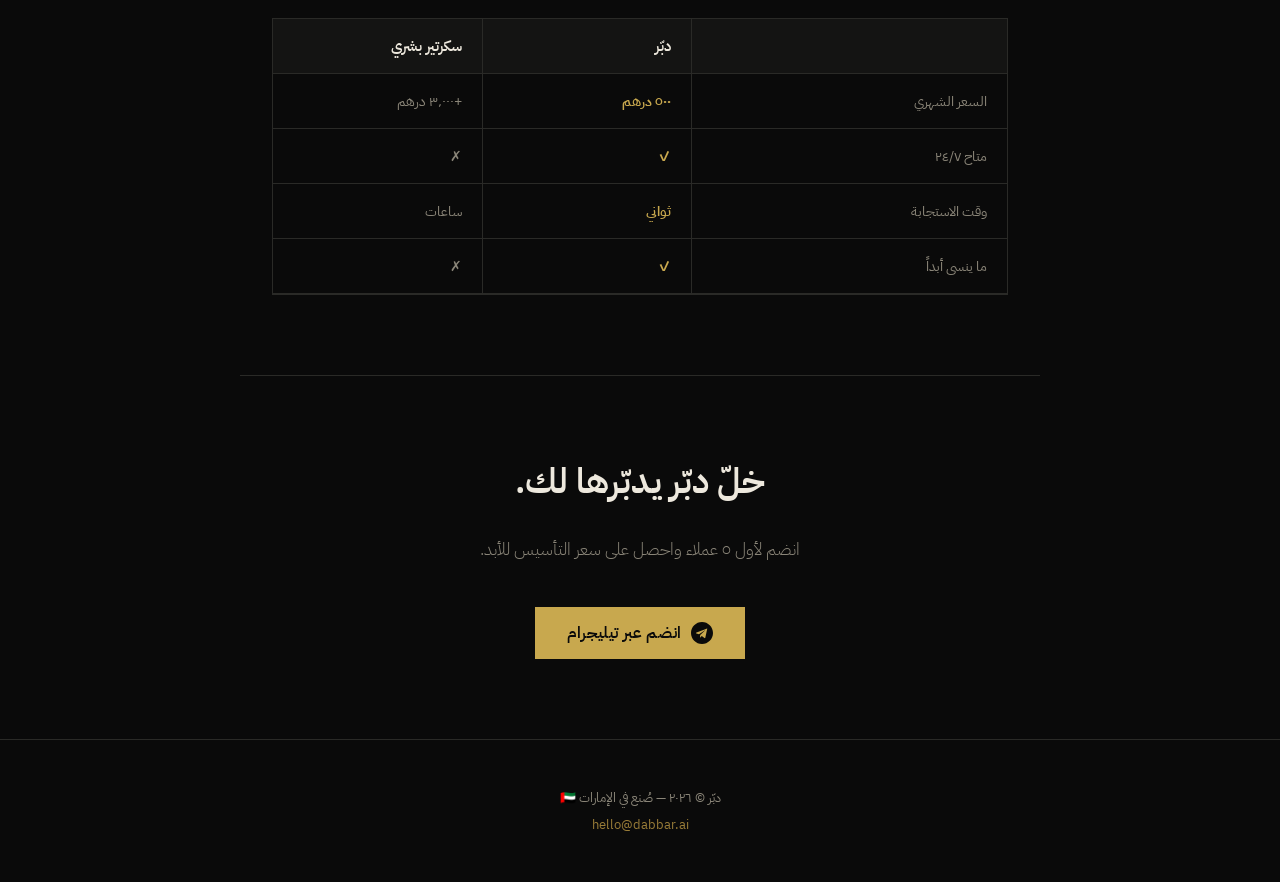
==== commit 3c6750e3: "Rework dabbar.ai landing page: editorial Arabic-first black/gold design Replace the purple/dark Supe" ====
--- a/dabbar-site/index.html
+++ b/dabbar-site/index.html
@@ -1,265 +1,612 @@
 <!DOCTYPE html>
-<html lang="en" dir="ltr" data-lang="en">
+<html lang="ar" dir="rtl">
 <head>
-    <meta charset="UTF-8">
-    <meta name="viewport" content="width=device-width, initial-scale=1.0, viewport-fit=cover">
-    <meta name="description" content="Dabbar — your personal AI assistant on Telegram. AED 500/month instead of AED 5,000. Built for the UAE.">
-    <meta name="theme-color" content="#0a0a0f">
-    <meta property="og:title" content="Dabbar — Your AI Personal Assistant">
-    <meta property="og:description" content="AED 500/month instead of AED 5,000. Your personal AI assistant on Telegram. Built for the UAE.">
-    <meta property="og:type" content="website">
-    <meta property="og:url" content="https://dabbar.ai">
-    <title>Dabbar — Your AI Personal Assistant</title>
-    <link rel="preconnect" href="https://fonts.googleapis.com">
-    <link rel="preconnect" href="https://fonts.gstatic.com" crossorigin>
-    <link href="https://fonts.googleapis.com/css2?family=Inter:wght@400;500;600;700;800;900&family=Tajawal:wght@400;500;700;800;900&display=swap" rel="stylesheet">
-    <link rel="stylesheet" href="style.css">
+<meta charset="UTF-8">
+<meta name="viewport" content="width=device-width, initial-scale=1.0">
+<title>Dabbar | دبّر — Your AI Personal Assistant</title>
+<meta name="description" content="دبّر — مساعدك الشخصي بالذكاء الاصطناعي. يدفع فواتيرك، يحجز مطاعمك، ويتابع مخالفاتك. AED 500/month.">
+<meta name="theme-color" content="#0a0a0a">
+<meta property="og:title" content="Dabbar — دبّر">
+<meta property="og:description" content="Your AI personal assistant. Pays your bills, books restaurants, tracks fines — while you relax.">
+<meta property="og:type" content="website">
+<link rel="preconnect" href="https://fonts.googleapis.com">
+<link rel="preconnect" href="https://fonts.gstatic.com" crossorigin>
+<link href="https://fonts.googleapis.com/css2?family=IBM+Plex+Sans+Arabic:wght@300;400;500;600;700&family=Space+Mono:wght@400;700&display=swap" rel="stylesheet">
+<style>
+  :root {
+    --black: #0a0a0a;
+    --white: #f5f2eb;
+    --cream: #ede8dd;
+    --gold: #c8a84e;
+    --gold-dim: #9a7d38;
+    --green-telegram: #2AABEE;
+    --text-muted: #8a8578;
+    --card-bg: #141413;
+    --card-border: #2a2a27;
+  }
+
+  * { margin: 0; padding: 0; box-sizing: border-box; }
+
+  body {
+    background: var(--black);
+    color: var(--white);
+    font-family: 'IBM Plex Sans Arabic', sans-serif;
+    overflow-x: hidden;
+    -webkit-font-smoothing: antialiased;
+  }
+
+  .mono { font-family: 'Space Mono', monospace; }
+
+  /* ---- Grain overlay ---- */
+  body::after {
+    content: '';
+    position: fixed;
+    inset: 0;
+    background-image: url("data:image/svg+xml,%3Csvg viewBox='0 0 256 256' xmlns='http://www.w3.org/2000/svg'%3E%3Cfilter id='n'%3E%3CfeTurbulence type='fractalNoise' baseFrequency='0.85' numOctaves='4' stitchTiles='stitch'/%3E%3C/filter%3E%3Crect width='100%25' height='100%25' filter='url(%23n)' opacity='0.04'/%3E%3C/svg%3E");
+    pointer-events: none;
+    z-index: 9999;
+  }
+
+  /* ---- Nav ---- */
+  .top-bar {
+    position: fixed;
+    top: 0;
+    left: 0;
+    right: 0;
+    display: flex;
+    justify-content: space-between;
+    align-items: center;
+    padding: 1.25rem 2rem;
+    z-index: 100;
+    backdrop-filter: blur(12px);
+    background: rgba(10, 10, 10, 0.7);
+  }
+
+  .lang-toggle {
+    background: none;
+    border: 1px solid var(--card-border);
+    color: var(--text-muted);
+    font-family: 'Space Mono', monospace;
+    font-size: 0.75rem;
+    padding: 0.4rem 0.8rem;
+    cursor: pointer;
+    letter-spacing: 0.1em;
+    transition: all 0.3s;
+  }
+
+  .lang-toggle:hover {
+    border-color: var(--gold-dim);
+    color: var(--gold);
+  }
+
+  .top-logo {
+    font-size: 1rem;
+    font-weight: 600;
+    color: var(--gold);
+    letter-spacing: 0.05em;
+  }
+
+  /* ---- Hero ---- */
+  .hero {
+    min-height: 100vh;
+    display: flex;
+    flex-direction: column;
+    justify-content: center;
+    align-items: center;
+    text-align: center;
+    padding: 2rem;
+    position: relative;
+  }
+
+  .hero::before {
+    content: '';
+    position: absolute;
+    top: -40%;
+    left: 50%;
+    transform: translateX(-50%);
+    width: 600px;
+    height: 600px;
+    background: radial-gradient(circle, rgba(200, 168, 78, 0.08) 0%, transparent 70%);
+    pointer-events: none;
+  }
+
+  .brand-name {
+    font-size: clamp(3.5rem, 10vw, 7rem);
+    font-weight: 700;
+    color: var(--gold);
+    letter-spacing: 0.05em;
+    margin-bottom: 0.25rem;
+    line-height: 1;
+  }
+
+  .brand-sub {
+    font-family: 'Space Mono', monospace;
+    font-size: 0.8rem;
+    color: var(--text-muted);
+    letter-spacing: 0.3em;
+    text-transform: uppercase;
+    margin-bottom: 2.5rem;
+  }
+
+  .hero-tagline {
+    font-size: clamp(1.1rem, 2.5vw, 1.5rem);
+    font-weight: 300;
+    line-height: 1.8;
+    max-width: 600px;
+    color: var(--cream);
+    margin-bottom: 3rem;
+  }
+
+  .cta-group {
+    display: flex;
+    flex-direction: column;
+    align-items: center;
+    gap: 1rem;
+  }
+
+  .cta-btn {
+    display: inline-flex;
+    align-items: center;
+    gap: 0.6rem;
+    background: var(--gold);
+    color: var(--black);
+    text-decoration: none;
+    font-weight: 600;
+    font-size: 1rem;
+    padding: 0.9rem 2rem;
+    border: none;
+    cursor: pointer;
+    transition: all 0.3s;
+    letter-spacing: 0.02em;
+  }
+
+  .cta-btn svg {
+    width: 22px;
+    height: 22px;
+  }
+
+  .cta-btn:hover {
+    background: var(--cream);
+    transform: translateY(-2px);
+    box-shadow: 0 8px 30px rgba(200, 168, 78, 0.2);
+  }
+
+  .cta-note {
+    font-size: 0.7rem;
+    color: var(--text-muted);
+    letter-spacing: 0.15em;
+  }
+
+  /* ---- Sections ---- */
+  .section {
+    max-width: 800px;
+    margin: 0 auto;
+    padding: 5rem 2rem;
+  }
+
+  .section-label {
+    font-size: 0.7rem;
+    color: var(--gold-dim);
+    letter-spacing: 0.3em;
+    text-transform: uppercase;
+    margin-bottom: 1.5rem;
+  }
+
+  .section-heading {
+    font-size: clamp(1.5rem, 3vw, 2.2rem);
+    font-weight: 600;
+    line-height: 1.5;
+    margin-bottom: 1.5rem;
+    color: var(--cream);
+  }
+
+  .section-body {
+    font-size: 1.05rem;
+    font-weight: 300;
+    line-height: 2;
+    color: var(--text-muted);
+    max-width: 600px;
+  }
+
+  .divider {
+    max-width: 800px;
+    margin: 0 auto;
+    border: none;
+    border-top: 1px solid var(--card-border);
+  }
+
+  /* ---- Feature cards ---- */
+  .features-grid {
+    display: grid;
+    grid-template-columns: repeat(auto-fit, minmax(220px, 1fr));
+    gap: 1.25rem;
+    margin-top: 2.5rem;
+  }
+
+  .feature-card {
+    background: var(--card-bg);
+    border: 1px solid var(--card-border);
+    padding: 1.75rem;
+    transition: all 0.3s;
+  }
+
+  .feature-card:hover {
+    border-color: var(--gold-dim);
+    transform: translateY(-3px);
+  }
+
+  .feature-icon {
+    font-size: 1.5rem;
+    margin-bottom: 1rem;
+  }
+
+  .feature-title {
+    font-size: 0.95rem;
+    font-weight: 600;
+    margin-bottom: 0.5rem;
+    color: var(--cream);
+  }
+
+  .feature-desc {
+    font-size: 0.85rem;
+    color: var(--text-muted);
+    line-height: 1.7;
+  }
+
+  /* ---- How it works ---- */
+  .steps {
+    display: flex;
+    flex-direction: column;
+    gap: 2rem;
+    margin-top: 2.5rem;
+  }
+
+  .step {
+    display: flex;
+    gap: 1.5rem;
+    align-items: flex-start;
+  }
+
+  .step-num {
+    font-family: 'Space Mono', monospace;
+    font-size: 2rem;
+    font-weight: 700;
+    color: var(--gold);
+    line-height: 1;
+    min-width: 2.5rem;
+  }
+
+  .step-text h3 {
+    font-size: 1rem;
+    font-weight: 600;
+    color: var(--cream);
+    margin-bottom: 0.4rem;
+  }
+
+  .step-text p {
+    font-size: 0.9rem;
+    color: var(--text-muted);
+    line-height: 1.7;
+  }
+
+  /* ---- Comparison ---- */
+  .compare-row {
+    display: grid;
+    grid-template-columns: 1.5fr 1fr 1fr;
+    gap: 0;
+    margin-top: 2.5rem;
+    border: 1px solid var(--card-border);
+  }
+
+  .compare-cell {
+    padding: 1rem 1.25rem;
+    font-size: 0.9rem;
+    border-bottom: 1px solid var(--card-border);
+    color: var(--text-muted);
+  }
+
+  .compare-cell:nth-child(3n+2) {
+    border-inline-start: 1px solid var(--card-border);
+  }
+
+  .compare-cell:nth-child(3n) {
+    border-inline-start: 1px solid var(--card-border);
+  }
+
+  .compare-cell.header {
+    font-weight: 600;
+    color: var(--cream);
+    background: var(--card-bg);
+    font-size: 0.95rem;
+  }
+
+  .compare-cell.highlight {
+    color: var(--gold);
+    font-weight: 600;
+  }
+
+  /* ---- Pricing ---- */
+  .price-card {
+    background: var(--card-bg);
+    border: 1px solid var(--gold-dim);
+    padding: 2.5rem;
+    text-align: center;
+    margin-top: 2rem;
+    position: relative;
+  }
+
+  .price-badge {
+    position: absolute;
+    top: -0.75rem;
+    left: 50%;
+    transform: translateX(-50%);
+    background: var(--gold);
+    color: var(--black);
+    font-family: 'Space Mono', monospace;
+    font-size: 0.65rem;
+    letter-spacing: 0.2em;
+    text-transform: uppercase;
+    padding: 0.3rem 1rem;
+    font-weight: 700;
+  }
+
+  .price-amount {
+    font-size: 3rem;
+    font-weight: 700;
+    color: var(--gold);
+    margin: 1rem 0 0.25rem;
+  }
+
+  .price-period {
+    font-size: 0.85rem;
+    color: var(--text-muted);
+    margin-bottom: 1.5rem;
+  }
+
+  .price-features {
+    list-style: none;
+    text-align: start;
+    margin-bottom: 2rem;
+  }
+
+  .price-features li {
+    padding: 0.6rem 0;
+    border-bottom: 1px solid var(--card-border);
+    font-size: 0.9rem;
+    color: var(--cream);
+  }
+
+  .price-features li::before {
+    content: '✓ ';
+    color: var(--gold);
+    font-weight: 700;
+  }
+
+  /* ---- Reveal animation ---- */
+  .reveal {
+    opacity: 0;
+    transform: translateY(30px);
+    transition: opacity 0.8s ease, transform 0.8s ease;
+  }
+
+  .reveal.visible {
+    opacity: 1;
+    transform: translateY(0);
+  }
+
+  /* ---- Footer ---- */
+  footer {
+    text-align: center;
+    padding: 3rem 2rem;
+    font-size: 0.8rem;
+    color: var(--text-muted);
+    border-top: 1px solid var(--card-border);
+  }
+
+  footer a {
+    color: var(--gold-dim);
+    text-decoration: none;
+  }
+
+  footer a:hover {
+    color: var(--gold);
+  }
+
+  /* ---- Responsive ---- */
+  @media (max-width: 600px) {
+    .compare-row { grid-template-columns: 1.2fr 1fr 1fr; }
+    .compare-cell { padding: 0.75rem 0.6rem; font-size: 0.8rem; }
+    .section { padding: 3.5rem 1.5rem; }
+    .features-grid { grid-template-columns: 1fr; }
+  }
+</style>
 </head>
 <body>
 
-<!-- Ambient background effects -->
-<div class="bg-grid"></div>
-<div class="bg-glow"></div>
-
-<!-- Header -->
-<header class="site-header">
-    <div class="container">
-        <a href="#" class="logo">
-            <span class="logo-mark">د</span>
-            <span class="logo-text">Dabbar</span>
-        </a>
-        <nav class="nav">
-            <a href="#features" data-i18n="nav.features">Features</a>
-            <a href="#pricing" data-i18n="nav.pricing">Pricing</a>
-            <a href="#how" data-i18n="nav.how">How it works</a>
-            <button class="lang-toggle" onclick="toggleLang()" aria-label="Toggle language">
-                <span id="lang-label">العربية</span>
-            </button>
-            <a href="#waitlist" class="btn btn-primary btn-sm" data-i18n="nav.cta">Get early access</a>
-        </nav>
+<!-- ==================== TOP BAR ==================== -->
+<div class="top-bar">
+  <span class="top-logo" data-ar="دبّر" data-en="dabbar">دبّر</span>
+  <button class="lang-toggle" onclick="toggleLang()">EN / عربي</button>
+</div>
+
+<!-- ==================== HERO ==================== -->
+<section class="hero">
+  <div class="brand-name" data-ar="دبّر" data-en="dabbar">دبّر</div>
+  <div class="brand-sub" data-ar="مساعدك الشخصي بالذكاء الاصطناعي" data-en="AI PERSONAL ASSISTANT">مساعدك الشخصي بالذكاء الاصطناعي</div>
+  <p class="hero-tagline" data-ar="يدفع فواتيرك، يحجز مطاعمك، ويتابع مخالفاتك — وأنت مرتاح." data-en="Your AI personal assistant. Pays your bills, books restaurants, tracks fines — while you relax.">يدفع فواتيرك، يحجز مطاعمك، ويتابع مخالفاتك — وأنت مرتاح.</p>
+
+  <div class="cta-group">
+    <a href="https://t.me/dabbar_ai" class="cta-btn" data-ar="انضم لقائمة الانتظار" data-en="Join the Waitlist">
+      <svg viewBox="0 0 24 24" fill="currentColor"><path d="M12 0C5.37 0 0 5.37 0 12s5.37 12 12 12 12-5.37 12-12S18.63 0 12 0zm5.53 8.15l-1.87 8.83c-.14.63-.51.79-1.03.49l-2.85-2.1-1.37 1.32c-.15.15-.28.28-.58.28l.2-2.92 5.27-4.76c.23-.2-.05-.32-.36-.12L8.69 13.3l-2.82-.88c-.61-.19-.63-.61.13-.91l11.03-4.25c.51-.19.96.12.5.89z"/></svg>
+      <span>انضم لقائمة الانتظار</span>
+    </a>
+    <span class="cta-note mono" data-ar="عبر تيليجرام · مجاناً للتسجيل" data-en="Via Telegram · Free to register">عبر تيليجرام · مجاناً للتسجيل</span>
+  </div>
+</section>
+
+<hr class="divider">
+
+<!-- ==================== WHAT ==================== -->
+<section class="section reveal">
+  <div class="section-label mono" data-ar="ما هو دبّر؟" data-en="WHAT IS DABBAR?">ما هو دبّر؟</div>
+  <h2 class="section-heading" data-ar="مساعد شخصي ذكي، يشتغل على تيليجرام ٢٤/٧" data-en="A smart personal assistant that works on Telegram 24/7">مساعد شخصي ذكي، يشتغل على تيليجرام ٢٤/٧</h2>
+  <p class="section-body" data-ar="أرسل رسالة وخلّه يدبّر. فواتير ديوا، مخالفات المرور، حجوزات المطاعم، تذكيرات، وأكثر — كل شي مخصص لحياتك في الإمارات." data-en="Send a message and let it handle everything. DEWA bills, RTA fines, restaurant reservations, reminders, and more — fully customized for life in the UAE.">أرسل رسالة وخلّه يدبّر. فواتير ديوا، مخالفات المرور، حجوزات المطاعم، تذكيرات، وأكثر — كل شي مخصص لحياتك في الإمارات.</p>
+
+  <div class="features-grid">
+    <div class="feature-card">
+      <div class="feature-icon">⚡</div>
+      <div class="feature-title" data-ar="فواتير ديوا" data-en="DEWA Bills">فواتير ديوا</div>
+      <div class="feature-desc" data-ar="يتابع فواتيرك ويذكّرك قبل موعد الدفع" data-en="Tracks your bills and reminds you before they're due">يتابع فواتيرك ويذكّرك قبل موعد الدفع</div>
     </div>
-</header>
-
-<!-- Hero -->
-<section class="hero">
-    <div class="container">
-        <div class="hero-badge">
-            <span class="hero-badge-dot"></span>
-            <span data-i18n="hero.badge">Private beta — UAE only</span>
-        </div>
-        <h1 class="hero-title">
-            <span data-i18n="hero.title1">Your personal AI assistant,</span><br>
-            <span class="hero-title-accent" data-i18n="hero.title2">on Telegram.</span>
-        </h1>
-        <p class="hero-sub" data-i18n="hero.sub">
-            Dabbar handles your calendar, email, reminders, and tasks — 24/7, in Arabic or English.
-            Built for the UAE. <strong>AED 500/month</strong> instead of AED 5,000 for a human VA.
-        </p>
-        <div class="hero-cta">
-            <a href="#waitlist" class="btn btn-primary btn-lg" data-i18n="hero.cta">Get early access</a>
-            <a href="#how" class="btn btn-ghost btn-lg" data-i18n="hero.cta2">See how it works →</a>
-        </div>
-        <div class="hero-meta">
-            <span data-i18n="hero.meta1">✦ No credit card</span>
-            <span data-i18n="hero.meta2">✦ Arabic & English</span>
-            <span data-i18n="hero.meta3">✦ Private — your data stays in the UAE</span>
-        </div>
+    <div class="feature-card">
+      <div class="feature-icon">🚗</div>
+      <div class="feature-title" data-ar="مخالفات المرور" data-en="Traffic Fines">مخالفات المرور</div>
+      <div class="feature-desc" data-ar="يراقب مخالفاتك ويبلّغك فوراً" data-en="Monitors your fines and notifies you instantly">يراقب مخالفاتك ويبلّغك فوراً</div>
     </div>
-
-    <!-- Fake chat preview -->
-    <div class="chat-preview">
-        <div class="chat-window">
-            <div class="chat-header">
-                <div class="chat-avatar">د</div>
-                <div>
-                    <div class="chat-name">Dabbar</div>
-                    <div class="chat-status">online</div>
-                </div>
-            </div>
-            <div class="chat-body">
-                <div class="bubble user">Remind me to pay rent tomorrow at 9am</div>
-                <div class="bubble bot">✅ Reminder set for Sat 12 Apr, 09:00</div>
-                <div class="bubble user" dir="rtl">وش عندي بالكالندر بكرة؟</div>
-                <div class="bubble bot" dir="rtl">📅 بكرة عندك:<br>• ١٠:٠٠ — اجتماع فريق<br>• ١٤:٣٠ — غداء مع أحمد</div>
-                <div class="bubble user">Draft an email declining the Monday meeting, politely</div>
-                <div class="bubble bot typing"><span></span><span></span><span></span></div>
-            </div>
-        </div>
+    <div class="feature-card">
+      <div class="feature-icon">🍽️</div>
+      <div class="feature-title" data-ar="حجوزات المطاعم" data-en="Restaurant Bookings">حجوزات المطاعم</div>
+      <div class="feature-desc" data-ar="احجز طاولتك بمجرد رسالة" data-en="Book your table with a single message">احجز طاولتك بمجرد رسالة</div>
     </div>
+    <div class="feature-card">
+      <div class="feature-icon">🧠</div>
+      <div class="feature-title" data-ar="يعرفك شخصياً" data-en="Knows You Personally">يعرفك شخصياً</div>
+      <div class="feature-desc" data-ar="يتذكّر تفضيلاتك ويتعلم من عاداتك" data-en="Remembers your preferences and learns your habits">يتذكّر تفضيلاتك ويتعلم من عاداتك</div>
+    </div>
+  </div>
 </section>
 
-<!-- Problem section -->
-<section class="section problem">
-    <div class="container">
-        <div class="pill" data-i18n="problem.pill">The problem</div>
-        <h2 class="section-title" data-i18n="problem.title">
-            Human VAs cost too much. ChatGPT doesn't know your life.
-        </h2>
-        <div class="compare-grid">
-            <div class="compare-card">
-                <div class="compare-label" data-i18n="problem.vaLabel">Human VA in UAE</div>
-                <div class="compare-price">AED 3,000–7,000<span>/month</span></div>
-                <ul>
-                    <li data-i18n="problem.va1">✖ 9–5 working hours only</li>
-                    <li data-i18n="problem.va2">✖ Visa, salary, holidays, sick days</li>
-                    <li data-i18n="problem.va3">✖ Takes weeks to hire</li>
-                </ul>
-            </div>
-            <div class="compare-card">
-                <div class="compare-label" data-i18n="problem.gptLabel">ChatGPT / generic bots</div>
-                <div class="compare-price">Free<span> — but…</span></div>
-                <ul>
-                    <li data-i18n="problem.gpt1">✖ Doesn't know your calendar</li>
-                    <li data-i18n="problem.gpt2">✖ Can't send real emails</li>
-                    <li data-i18n="problem.gpt3">✖ Banned from WhatsApp (Jan 2026)</li>
-                </ul>
-            </div>
-            <div class="compare-card highlight">
-                <div class="compare-label">Dabbar</div>
-                <div class="compare-price">AED 500<span>/month</span></div>
-                <ul>
-                    <li data-i18n="problem.da1">✓ 24/7 — never sleeps</li>
-                    <li data-i18n="problem.da2">✓ Calendar, email, tasks, web</li>
-                    <li data-i18n="problem.da3">✓ Arabic & English, Gulf dialect</li>
-                </ul>
-            </div>
-        </div>
+<hr class="divider">
+
+<!-- ==================== HOW ==================== -->
+<section class="section reveal">
+  <div class="section-label mono" data-ar="كيف يشتغل؟" data-en="HOW IT WORKS">كيف يشتغل؟</div>
+  <h2 class="section-heading" data-ar="ثلاث خطوات وتنطلق" data-en="Three steps and you're set">ثلاث خطوات وتنطلق</h2>
+
+  <div class="steps">
+    <div class="step">
+      <span class="step-num">1</span>
+      <div class="step-text">
+        <h3 data-ar="سجّل عبر تيليجرام" data-en="Sign up via Telegram">سجّل عبر تيليجرام</h3>
+        <p data-ar="اضغط على الرابط وابدأ محادثة مع دبّر" data-en="Click the link and start a conversation with Dabbar">اضغط على الرابط وابدأ محادثة مع دبّر</p>
+      </div>
     </div>
+    <div class="step">
+      <span class="step-num">2</span>
+      <div class="step-text">
+        <h3 data-ar="خبّره عن حياتك" data-en="Tell it about your life">خبّره عن حياتك</h3>
+        <p data-ar="دبّر يسألك أسئلة بسيطة عشان يفهم احتياجاتك" data-en="Dabbar asks simple questions to understand your needs">دبّر يسألك أسئلة بسيطة عشان يفهم احتياجاتك</p>
+      </div>
+    </div>
+    <div class="step">
+      <span class="step-num">3</span>
+      <div class="step-text">
+        <h3 data-ar="خلّه يدبّر" data-en="Let it handle things">خلّه يدبّر</h3>
+        <p data-ar="أرسل أي طلب وهو يتكفّل — ٢٤ ساعة، ٧ أيام" data-en="Send any request and it takes care of it — 24/7">أرسل أي طلب وهو يتكفّل — ٢٤ ساعة، ٧ أيام</p>
+      </div>
+    </div>
+  </div>
 </section>
 
-<!-- Features -->
-<section id="features" class="section">
-    <div class="container">
-        <div class="pill" data-i18n="features.pill">What Dabbar does</div>
-        <h2 class="section-title" data-i18n="features.title">A real assistant, not a chatbot.</h2>
-        <div class="feature-grid">
-            <div class="feature">
-                <div class="feature-icon">📅</div>
-                <h3 data-i18n="features.f1t">Calendar management</h3>
-                <p data-i18n="features.f1d">"What's on my calendar tomorrow?" "Move my 3pm to 4pm." It just works.</p>
-            </div>
-            <div class="feature">
-                <div class="feature-icon">✉️</div>
-                <h3 data-i18n="features.f2t">Email drafting & triage</h3>
-                <p data-i18n="features.f2d">Summarise your inbox, draft replies, send — all from Telegram.</p>
-            </div>
-            <div class="feature">
-                <div class="feature-icon">⏰</div>
-                <h3 data-i18n="features.f3t">Reminders & follow-ups</h3>
-                <p data-i18n="features.f3d">"Remind me to call Fatima in 2 hours." Dabbar never forgets.</p>
-            </div>
-            <div class="feature">
-                <div class="feature-icon">📝</div>
-                <h3 data-i18n="features.f4t">Tasks & to-dos</h3>
-                <p data-i18n="features.f4d">Add, list, complete — in natural language. No apps to manage.</p>
-            </div>
-            <div class="feature">
-                <div class="feature-icon">🔎</div>
-                <h3 data-i18n="features.f5t">Web research</h3>
-                <p data-i18n="features.f5d">Real answers from real sources. No hallucinations, with citations.</p>
-            </div>
-            <div class="feature">
-                <div class="feature-icon">💰</div>
-                <h3 data-i18n="features.f6t">Expense tracking</h3>
-                <p data-i18n="features.f6d">Send a receipt photo, Dabbar categorises and tracks your spend.</p>
-            </div>
-        </div>
-    </div>
+<hr class="divider">
+
+<!-- ==================== PRICING ==================== -->
+<section class="section reveal">
+  <div class="section-label mono" data-ar="الأسعار" data-en="PRICING">الأسعار</div>
+  <h2 class="section-heading" data-ar="أقل من سكرتير بشري بـ٦ مرات" data-en="6x cheaper than a human PA">أقل من سكرتير بشري بـ٦ مرات</h2>
+
+  <div class="price-card">
+    <div class="price-badge" data-ar="سعر التأسيس" data-en="FOUNDING PRICE">سعر التأسيس</div>
+    <div class="price-amount" data-ar="٥٠٠ درهم" data-en="AED 500">٥٠٠ درهم</div>
+    <div class="price-period" data-ar="شهرياً" data-en="per month">شهرياً</div>
+    <ul class="price-features">
+      <li data-ar="رسائل غير محدودة ٢٤/٧" data-en="Unlimited messages 24/7">رسائل غير محدودة ٢٤/٧</li>
+      <li data-ar="يتعلم تفضيلاتك مع الوقت" data-en="Learns your preferences over time">يتعلم تفضيلاتك مع الوقت</li>
+      <li data-ar="خدمات مخصصة للإمارات" data-en="UAE-specific services">خدمات مخصصة للإمارات</li>
+      <li data-ar="بياناتك محفوظة محلياً" data-en="Your data stays local">بياناتك محفوظة محلياً</li>
+      <li data-ar="دعم عربي وإنجليزي" data-en="Arabic & English support">دعم عربي وإنجليزي</li>
+    </ul>
+    <a href="https://t.me/dabbar_ai" class="cta-btn" style="width:100%;justify-content:center;" data-ar="احجز مكانك الآن" data-en="Reserve Your Spot">
+      <svg viewBox="0 0 24 24" fill="currentColor" style="width:20px;height:20px"><path d="M12 0C5.37 0 0 5.37 0 12s5.37 12 12 12 12-5.37 12-12S18.63 0 12 0zm5.53 8.15l-1.87 8.83c-.14.63-.51.79-1.03.49l-2.85-2.1-1.37 1.32c-.15.15-.28.28-.58.28l.2-2.92 5.27-4.76c.23-.2-.05-.32-.36-.12L8.69 13.3l-2.82-.88c-.61-.19-.63-.61.13-.91l11.03-4.25c.51-.19.96.12.5.89z"/></svg>
+      <span>احجز مكانك الآن</span>
+    </a>
+  </div>
 </section>
 
-<!-- How it works -->
-<section id="how" class="section">
-    <div class="container">
-        <div class="pill" data-i18n="how.pill">Three steps</div>
-        <h2 class="section-title" data-i18n="how.title">From zero to assistant in 60 seconds.</h2>
-        <div class="steps">
-            <div class="step">
-                <div class="step-num">01</div>
-                <h3 data-i18n="how.s1t">Open Telegram</h3>
-                <p data-i18n="how.s1d">Search @DabbarBot or scan the QR on our site.</p>
-            </div>
-            <div class="step">
-                <div class="step-num">02</div>
-                <h3 data-i18n="how.s2t">Say hi</h3>
-                <p data-i18n="how.s2d">Tap Start. Dabbar greets you in your language automatically.</p>
-            </div>
-            <div class="step">
-                <div class="step-num">03</div>
-                <h3 data-i18n="how.s3t">Let it handle things</h3>
-                <p data-i18n="how.s3d">Reminders, calendar, email, tasks — just ask, like you would a real assistant.</p>
-            </div>
-        </div>
-    </div>
+<hr class="divider">
+
+<!-- ==================== COMPARISON ==================== -->
+<section class="section reveal">
+  <div class="section-label mono" data-ar="المقارنة" data-en="COMPARISON">المقارنة</div>
+  <h2 class="section-heading" data-ar="دبّر مقابل سكرتير بشري" data-en="Dabbar vs Human PA">دبّر مقابل سكرتير بشري</h2>
+
+  <div class="compare-row">
+    <div class="compare-cell header"></div>
+    <div class="compare-cell header" data-ar="دبّر" data-en="Dabbar">دبّر</div>
+    <div class="compare-cell header" data-ar="سكرتير بشري" data-en="Human PA">سكرتير بشري</div>
+
+    <div class="compare-cell" data-ar="السعر الشهري" data-en="Monthly cost">السعر الشهري</div>
+    <div class="compare-cell highlight" data-ar="٥٠٠ درهم" data-en="AED 500">٥٠٠ درهم</div>
+    <div class="compare-cell" data-ar="+٣٬٠٠٠ درهم" data-en="AED 3,000+">+٣٬٠٠٠ درهم</div>
+
+    <div class="compare-cell" data-ar="متاح ٢٤/٧" data-en="Available 24/7">متاح ٢٤/٧</div>
+    <div class="compare-cell highlight">✓</div>
+    <div class="compare-cell">✗</div>
+
+    <div class="compare-cell" data-ar="وقت الاستجابة" data-en="Response time">وقت الاستجابة</div>
+    <div class="compare-cell highlight" data-ar="ثواني" data-en="Seconds">ثواني</div>
+    <div class="compare-cell" data-ar="ساعات" data-en="Hours">ساعات</div>
+
+    <div class="compare-cell" data-ar="ما ينسى أبداً" data-en="Never forgets">ما ينسى أبداً</div>
+    <div class="compare-cell highlight">✓</div>
+    <div class="compare-cell">✗</div>
+  </div>
 </section>
 
-<!-- Pricing -->
-<section id="pricing" class="section">
-    <div class="container">
-        <div class="pill" data-i18n="pricing.pill">Simple pricing</div>
-        <h2 class="section-title" data-i18n="pricing.title">One plan. Cancel anytime.</h2>
-        <div class="pricing-card">
-            <div class="pricing-badge" data-i18n="pricing.badge">Launch price — first 100 users</div>
-            <div class="pricing-name">Dabbar</div>
-            <div class="pricing-price">
-                <span class="price-currency">AED</span>
-                <span class="price-amount">500</span>
-                <span class="price-period" data-i18n="pricing.period">/month</span>
-            </div>
-            <div class="pricing-was" data-i18n="pricing.was">Normally AED 750/month</div>
-            <ul class="pricing-features">
-                <li data-i18n="pricing.feat1">✓ Unlimited conversations</li>
-                <li data-i18n="pricing.feat2">✓ Calendar + Gmail integration</li>
-                <li data-i18n="pricing.feat3">✓ Unlimited reminders & tasks</li>
-                <li data-i18n="pricing.feat4">✓ Web search with citations</li>
-                <li data-i18n="pricing.feat5">✓ Arabic & English (Gulf dialect)</li>
-                <li data-i18n="pricing.feat6">✓ Private — your data stays in the UAE</li>
-                <li data-i18n="pricing.feat7">✓ 7-day free trial, no card needed</li>
-            </ul>
-            <a href="#waitlist" class="btn btn-primary btn-lg btn-full" data-i18n="pricing.cta">Join the waitlist</a>
-        </div>
-    </div>
+<hr class="divider">
+
+<!-- ==================== BOTTOM CTA ==================== -->
+<section class="section reveal" style="text-align:center;">
+  <h2 class="section-heading" data-ar="خلّ دبّر يدبّرها لك." data-en="Let Dabbar sort it out.">خلّ دبّر يدبّرها لك.</h2>
+  <p class="section-body" style="margin: 0 auto 2.5rem;" data-ar="انضم لأول ٥ عملاء واحصل على سعر التأسيس للأبد." data-en="Join the first 5 customers and lock in the founding price forever.">انضم لأول ٥ عملاء واحصل على سعر التأسيس للأبد.</p>
+  <a href="https://t.me/dabbar_ai" class="cta-btn" data-ar="انضم عبر تيليجرام" data-en="Join via Telegram">
+    <svg viewBox="0 0 24 24" fill="currentColor"><path d="M12 0C5.37 0 0 5.37 0 12s5.37 12 12 12 12-5.37 12-12S18.63 0 12 0zm5.53 8.15l-1.87 8.83c-.14.63-.51.79-1.03.49l-2.85-2.1-1.37 1.32c-.15.15-.28.28-.58.28l.2-2.92 5.27-4.76c.23-.2-.05-.32-.36-.12L8.69 13.3l-2.82-.88c-.61-.19-.63-.61.13-.91l11.03-4.25c.51-.19.96.12.5.89z"/></svg>
+    <span>انضم عبر تيليجرام</span>
+  </a>
 </section>
 
-<!-- Waitlist -->
-<section id="waitlist" class="section waitlist-section">
-    <div class="container">
-        <div class="waitlist-card">
-            <h2 data-i18n="wait.title">Be among the first 100.</h2>
-            <p data-i18n="wait.sub">We're rolling out invites in waves. Drop your Telegram and email and we'll reach out.</p>
-            <form class="waitlist-form" onsubmit="return submitWaitlist(event)">
-                <input type="text" id="tg" placeholder="@your_telegram" required>
-                <input type="email" id="email" placeholder="email@example.com" required>
-                <button type="submit" class="btn btn-primary" data-i18n="wait.cta">Join waitlist</button>
-            </form>
-            <div class="waitlist-success" id="waitSuccess">
-                ✅ <span data-i18n="wait.success">You're in. We'll be in touch soon.</span>
-            </div>
-        </div>
-    </div>
-</section>
-
-<!-- Footer -->
-<footer class="site-footer">
-    <div class="container">
-        <div class="footer-left">
-            <div class="logo">
-                <span class="logo-mark">د</span>
-                <span class="logo-text">Dabbar</span>
-            </div>
-            <div class="footer-tag" data-i18n="footer.tag">Your AI personal assistant, on Telegram.</div>
-        </div>
-        <div class="footer-right">
-            <span>© 2026 Dabbar</span>
-            <span>·</span>
-            <a href="#" data-i18n="footer.privacy">Privacy</a>
-            <span>·</span>
-            <a href="#" data-i18n="footer.terms">Terms</a>
-            <span>·</span>
-            <a href="mailto:hello@dabbar.ai">hello@dabbar.ai</a>
-        </div>
-    </div>
+<footer>
+  <p data-ar="دبّر © ٢٠٢٦ — صُنع في الإمارات 🇦🇪" data-en="Dabbar © 2026 — Made in the UAE 🇦🇪">دبّر © ٢٠٢٦ — صُنع في الإمارات 🇦🇪</p>
+  <p style="margin-top: 0.5rem;"><a href="mailto:hello@dabbar.ai">hello@dabbar.ai</a></p>
 </footer>
 
-<script src="script.js"></script>
+<script>
+  let lang = 'ar';
+
+  function toggleLang() {
+    lang = lang === 'ar' ? 'en' : 'ar';
+    document.documentElement.lang = lang;
+    document.documentElement.dir = lang === 'ar' ? 'rtl' : 'ltr';
+
+    document.querySelectorAll('[data-ar]').forEach(el => {
+      const text = el.getAttribute('data-' + lang);
+      if (text === null) return;
+      const span = el.querySelector('span');
+      if (span) {
+        span.textContent = text;
+      } else {
+        el.textContent = text;
+      }
+    });
+  }
+
+  // Scroll reveal
+  const observer = new IntersectionObserver((entries) => {
+    entries.forEach(e => { if (e.isIntersecting) e.target.classList.add('visible'); });
+  }, { threshold: 0.15 });
+
+  document.querySelectorAll('.reveal').forEach(el => observer.observe(el));
+</script>
+
 </body>
 </html>
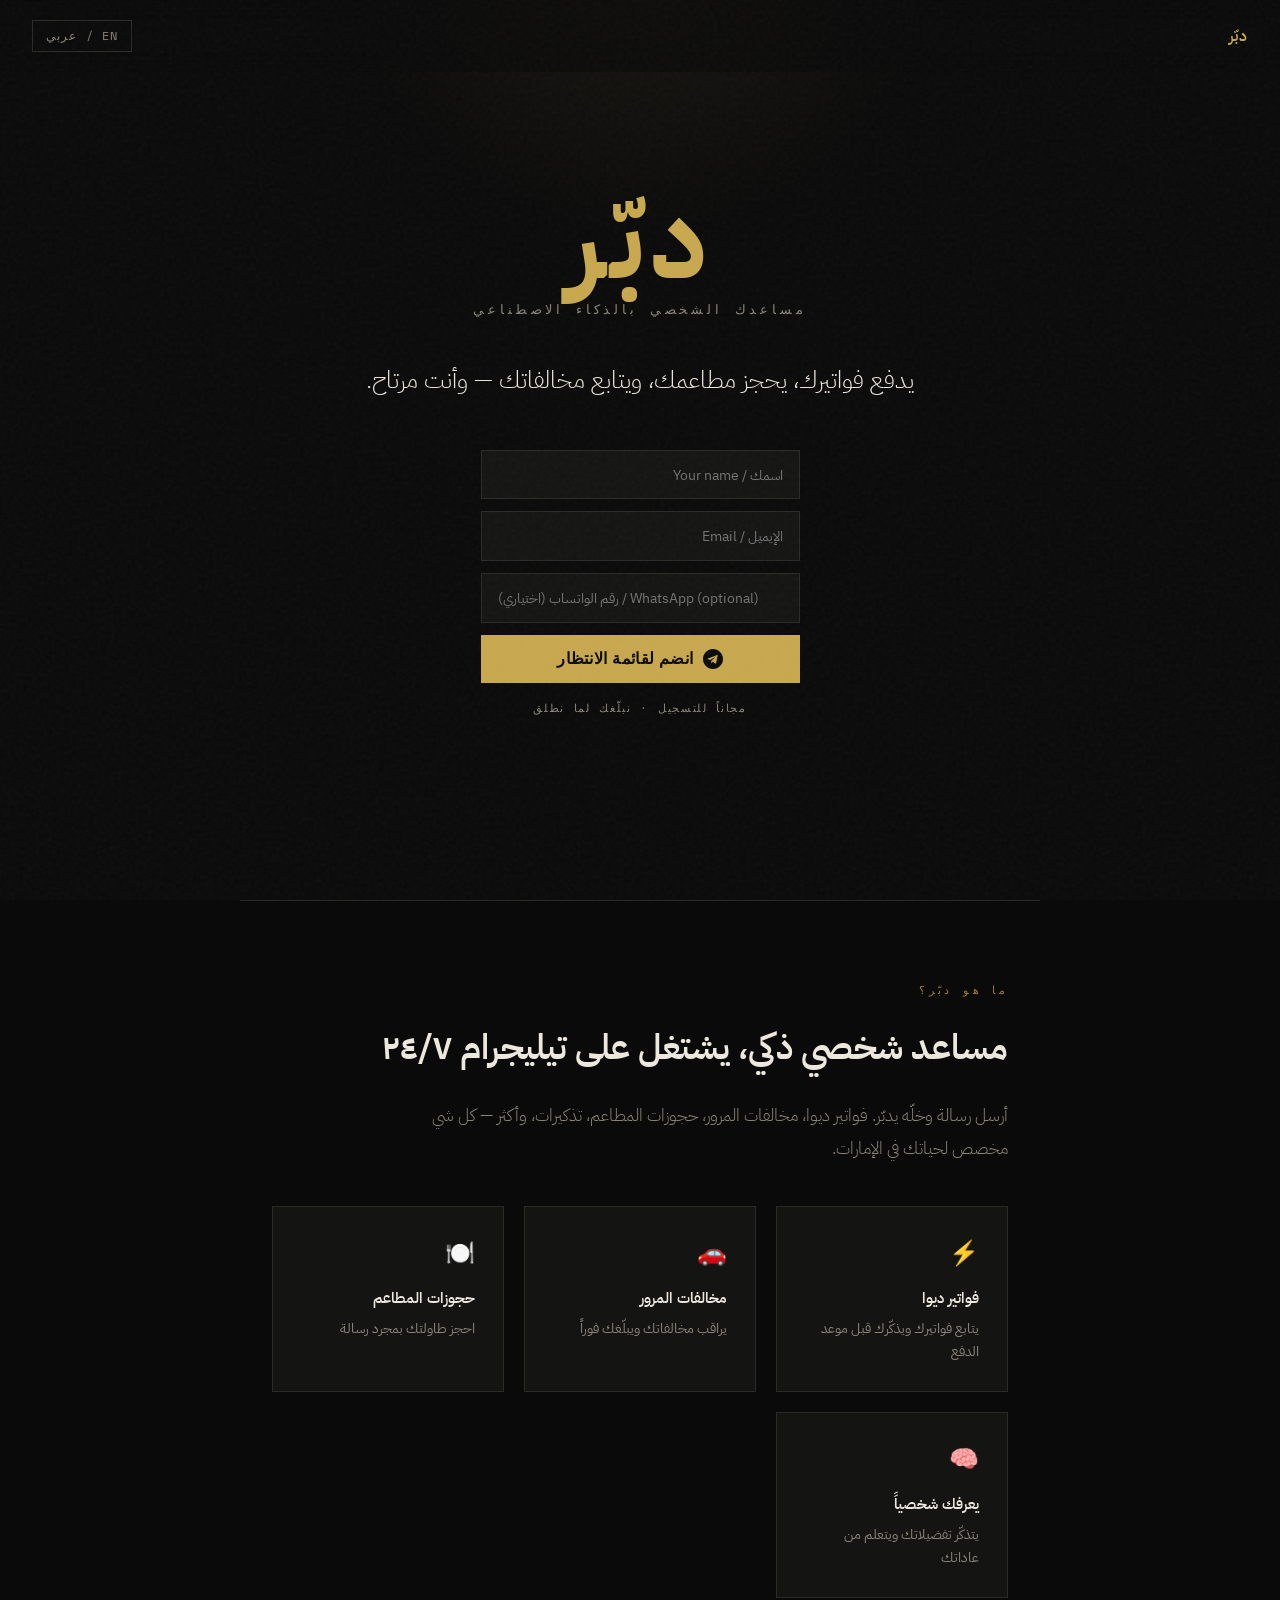
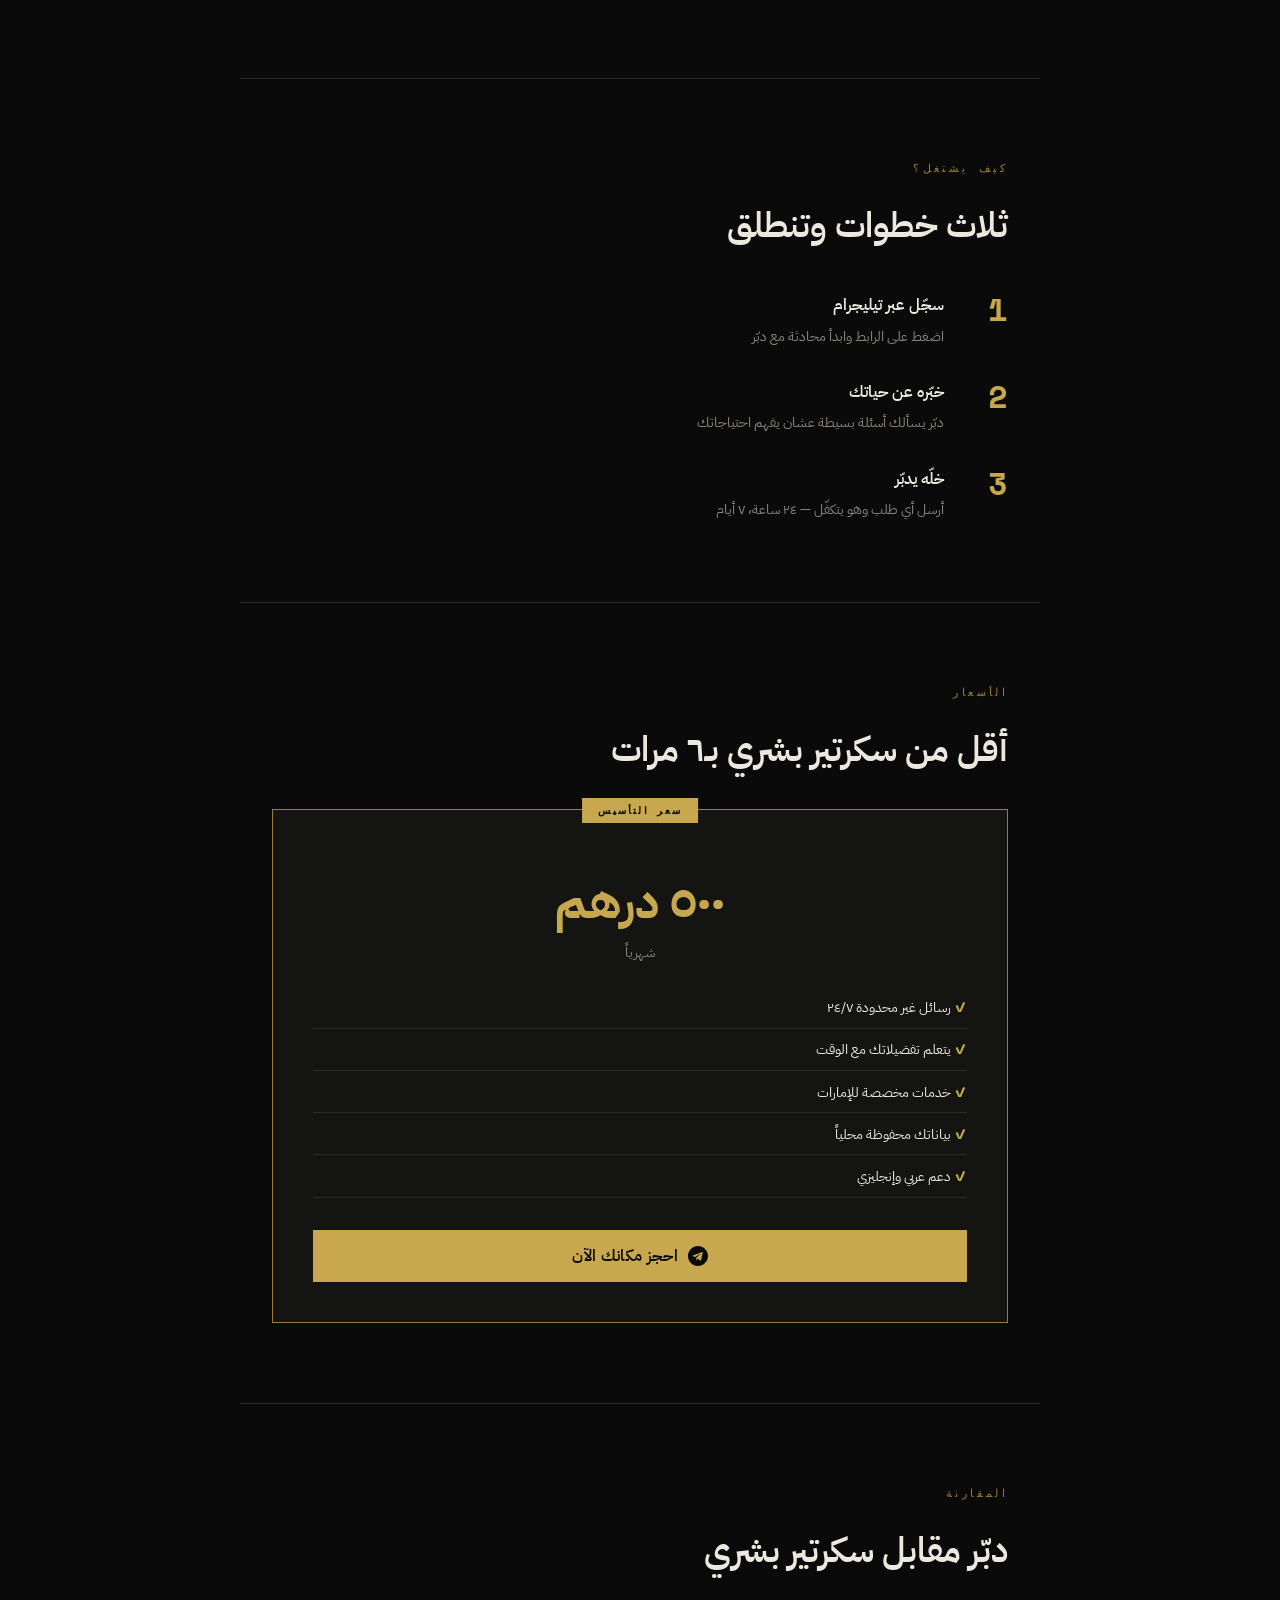
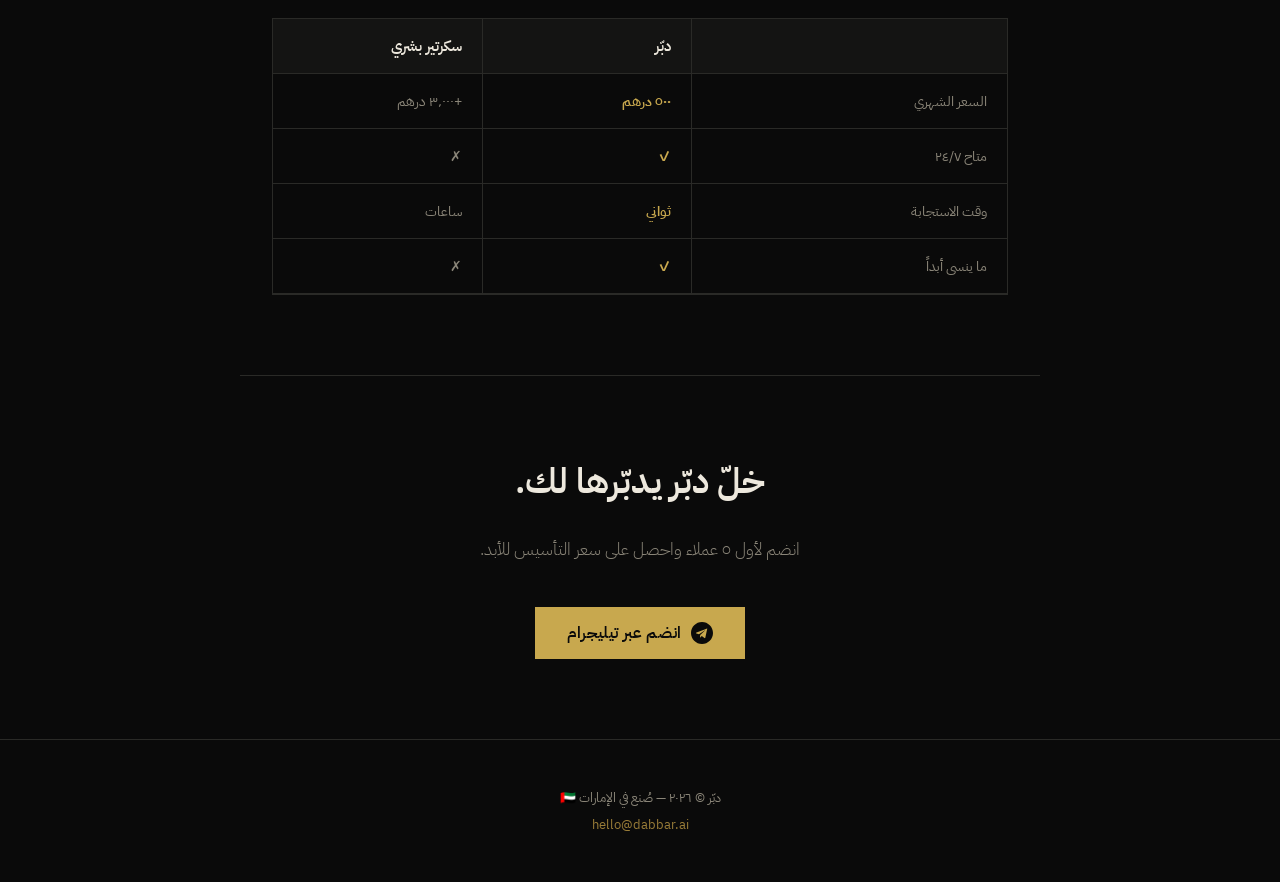
==== commit 09de55a7: "Add Google Calendar/Gmail, Telegram Stars payments, voice, expenses, waitlist Phase 1 — Google Integ" ====
--- a/dabbar-site/index.html
+++ b/dabbar-site/index.html
@@ -436,11 +436,20 @@
   <p class="hero-tagline" data-ar="يدفع فواتيرك، يحجز مطاعمك، ويتابع مخالفاتك — وأنت مرتاح." data-en="Your AI personal assistant. Pays your bills, books restaurants, tracks fines — while you relax.">يدفع فواتيرك، يحجز مطاعمك، ويتابع مخالفاتك — وأنت مرتاح.</p>
 
   <div class="cta-group">
-    <a href="https://t.me/dabbar_ai" class="cta-btn" data-ar="انضم لقائمة الانتظار" data-en="Join the Waitlist">
-      <svg viewBox="0 0 24 24" fill="currentColor"><path d="M12 0C5.37 0 0 5.37 0 12s5.37 12 12 12 12-5.37 12-12S18.63 0 12 0zm5.53 8.15l-1.87 8.83c-.14.63-.51.79-1.03.49l-2.85-2.1-1.37 1.32c-.15.15-.28.28-.58.28l.2-2.92 5.27-4.76c.23-.2-.05-.32-.36-.12L8.69 13.3l-2.82-.88c-.61-.19-.63-.61.13-.91l11.03-4.25c.51-.19.96.12.5.89z"/></svg>
-      <span>انضم لقائمة الانتظار</span>
-    </a>
-    <span class="cta-note mono" data-ar="عبر تيليجرام · مجاناً للتسجيل" data-en="Via Telegram · Free to register">عبر تيليجرام · مجاناً للتسجيل</span>
+    <form id="waitlist-form" style="display:flex;flex-direction:column;gap:0.75rem;width:100%;max-width:360px;">
+      <input type="text" name="name" placeholder="اسمك / Your name"
+             style="padding:0.8rem 1rem;background:var(--card-bg);border:1px solid var(--card-border);color:var(--cream);font-family:inherit;font-size:0.9rem;border-radius:0;">
+      <input type="email" name="email" placeholder="الإيميل / Email" required
+             style="padding:0.8rem 1rem;background:var(--card-bg);border:1px solid var(--card-border);color:var(--cream);font-family:inherit;font-size:0.9rem;border-radius:0;">
+      <input type="tel" name="phone" placeholder="(اختياري) رقم الواتساب / WhatsApp (optional)"
+             style="padding:0.8rem 1rem;background:var(--card-bg);border:1px solid var(--card-border);color:var(--cream);font-family:inherit;font-size:0.9rem;border-radius:0;">
+      <button type="submit" class="cta-btn" style="width:100%;justify-content:center;">
+        <svg viewBox="0 0 24 24" fill="currentColor" style="width:20px;height:20px"><path d="M12 0C5.37 0 0 5.37 0 12s5.37 12 12 12 12-5.37 12-12S18.63 0 12 0zm5.53 8.15l-1.87 8.83c-.14.63-.51.79-1.03.49l-2.85-2.1-1.37 1.32c-.15.15-.28.28-.58.28l.2-2.92 5.27-4.76c.23-.2-.05-.32-.36-.12L8.69 13.3l-2.82-.88c-.61-.19-.63-.61.13-.91l11.03-4.25c.51-.19.96.12.5.89z"/></svg>
+        <span data-ar="انضم لقائمة الانتظار" data-en="Join the Waitlist">انضم لقائمة الانتظار</span>
+      </button>
+      <div id="waitlist-msg" style="display:none;text-align:center;font-size:0.9rem;"></div>
+    </form>
+    <span class="cta-note mono" data-ar="مجاناً للتسجيل · نبلّغك لما نطلق" data-en="Free to register · We'll notify you at launch">مجاناً للتسجيل · نبلّغك لما نطلق</span>
   </div>
 </section>
 
@@ -606,6 +615,57 @@
   }, { threshold: 0.15 });
 
   document.querySelectorAll('.reveal').forEach(el => observer.observe(el));
+
+  // Waitlist form
+  const WAITLIST_API = ''; // Set to your server URL, e.g. https://your-server:8443/waitlist
+  const waitlistForm = document.getElementById('waitlist-form');
+  if (waitlistForm) {
+    waitlistForm.addEventListener('submit', async (e) => {
+      e.preventDefault();
+      const form = e.target;
+      const msgEl = document.getElementById('waitlist-msg');
+      const btn = form.querySelector('button[type="submit"]');
+      btn.disabled = true;
+      msgEl.style.display = 'none';
+
+      const data = {
+        name: form.name.value.trim(),
+        email: form.email.value.trim(),
+        phone: form.phone.value.trim(),
+      };
+
+      if (!WAITLIST_API) {
+        msgEl.textContent = lang === 'ar' ? '✅ شكراً لاهتمامك! تواصل معنا عبر تيليجرام @dabbar_ai' : '✅ Thanks for your interest! Reach us on Telegram @dabbar_ai';
+        msgEl.style.color = 'var(--gold)';
+        msgEl.style.display = 'block';
+        btn.disabled = false;
+        return;
+      }
+
+      try {
+        const resp = await fetch(WAITLIST_API, {
+          method: 'POST',
+          headers: {'Content-Type': 'application/json'},
+          body: JSON.stringify(data),
+        });
+        const result = await resp.json();
+        if (resp.ok) {
+          msgEl.textContent = lang === 'ar' ? '✅ تم التسجيل! بنتواصل معك قريباً.' : "✅ You're on the list! We'll reach out soon.";
+          msgEl.style.color = 'var(--gold)';
+          form.reset();
+        } else {
+          msgEl.textContent = result.error || 'Something went wrong.';
+          msgEl.style.color = '#e74c3c';
+        }
+      } catch (err) {
+        msgEl.textContent = lang === 'ar' ? '❌ خطأ في الاتصال. حاول مرة ثانية.' : '❌ Connection error. Please try again.';
+        msgEl.style.color = '#e74c3c';
+      }
+
+      msgEl.style.display = 'block';
+      btn.disabled = false;
+    });
+  }
 </script>
 
 </body>
